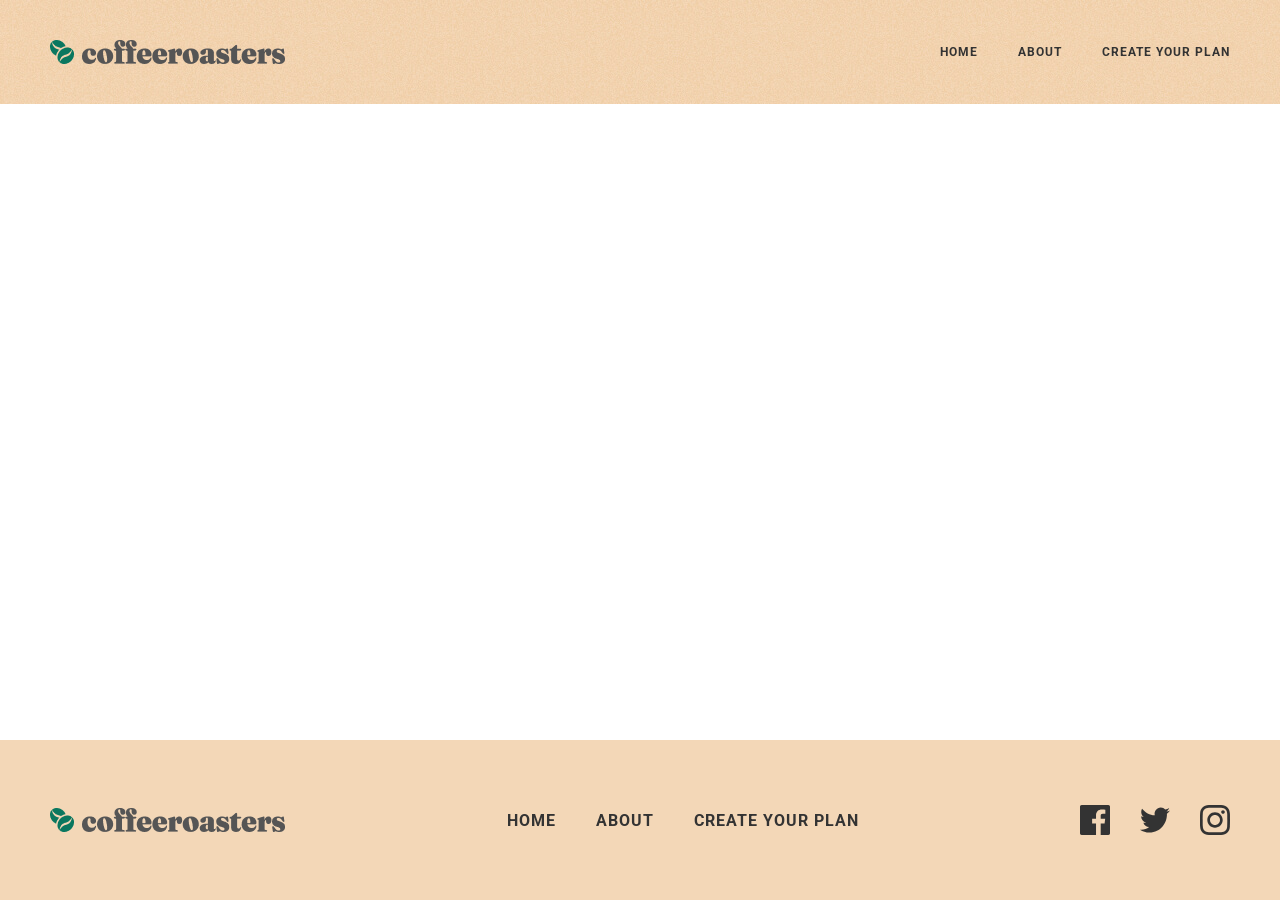
==== create-plan.html @ c11114e7 "Add create-plan page initial files" ====
<!DOCTYPE html>
<html lang="en">

<head>
  <meta charset="UTF-8">
  <meta http-equiv="X-UA-Compatible" content="IE=edge">
  <meta name="viewport" content="width=device-width, initial-scale=1.0">
  <title>Create plan</title>

  <!-- Styles -->
  <link rel="stylesheet" href="css/normalize.css">
  <link rel="stylesheet" href="css/styles.css">
  <!-- Favicon -->
  <link rel="icon" href="images/favicon.png">

</head>

<body>
  <div class="site-header-hero-wrapper">
    <!-- ABOUT US SITE HEADER -->
    <div class="site-header">
      <div class="container site-header-container">
        <!-- LOGO -->
        <a href="index.html" class="site-header-logo-link">
          <img class="site-header-logo-img" src="images/logo.png" alt="CoffeeRoasters logo" width="235" height="24">
        </a>

        <!-- ABOUT US SITENAV -->
        <nav class="sitenav">
          <ul class="sitenav__list">
            <li class="sitenav__item"><a class="sitenav__link" href="index.html">Home</a></li>
            <li class="sitenav__item"><a class="sitenav__link" href="about-us.html">About</a></li>
            <li class="sitenav__item"><a class="sitenav__link" href="create-plan.html">Create your plan</a></li>
          </ul>
        </nav>
      </div>
    </div>

    <!-- ABOUT US HERO -->

      </div>


  <!-- MAIN CONTENT -->
  <main class="main-content">
    
  </main>

  <!-- SITE FOOTER -->
  <footer class="site-footer">
    <div class="container site-footer-container">
      <!-- LOGO -->
      <a href="index.html" class="site-header-logo-link logo-link">
        <img class="site-header-logo-img logo-img" src="images/logo.png" alt="CoffeeRoasters logo" width="235"
          height="24">
      </a>

      <!-- SITENAV -->
      <nav class="sitenav">
        <ul class="sitenav__list">
          <li class="sitenav__item"><a class="sitenav__link" href="index.html">Home</a></li>
          <li class="sitenav__item"><a class="sitenav__link" href="about-us.html">About</a></li>
          <li class="sitenav__item"><a class="sitenav__link" href="create-plan.html">Create your plan</a></li>
        </ul>
      </nav>

      <div class="site-footer-socials">
        <a href="#" class="site-footer-socials-link">
          <img class="site-footer-social-img" src="images/site-footer/icon-facebook.svg" alt="Facebook icon" width="30"
            height="30">
        </a>
        <a href="#" class="site-footer-socials-link">
          <img class="site-footer-social-img" src="images/site-footer/icon-twitter.svg" alt="Twittor icon" width="30"
            height="25">
        </a>
        <a href="#" class="site-footer-socials-link">
          <img class="site-footer-social-img" src="images/site-footer/icon-instagram.svg" alt="Instagram icon"
            width="30" height="30">
        </a>
      </div>
    </div>
  </footer>
  <script src="js/main.js"></script>
</body>

</html>
---- css/styles.css ----
/* Fonts */
@font-face {
	font-family: "Roboto";
	src:
		url("../fonts/Roboto-Regular.woff2") format("woff2"),
		url("../fonts/Roboto-Regular.woff") format("woff");
	font-weight: normal;
	font-style: normal;
	font-display: swap;
}

@font-face {
	font-family: "Roboto";
	src:
		url("../fonts/Roboto-Bold.woff2") format("woff2"),
		url("../fonts/Roboto-Bold.woff") format("woff");
	font-weight: bold;
	font-style: normal;
	font-display: swap;
}

@font-face {
	font-family: "Roboto";
	src:
		url("../fonts/Roboto-Medium.woff2") format("woff2"),
		url("../fonts/Roboto-Medium.woff") format("woff");
	font-weight: 500;
	font-style: normal;
	font-display: swap;
}

/* CUSTOM PROPS */

:root {
	--text-color: #333;
	--accent-color: #0a775f;

	--accent-color-80: rgba(10, 119, 95, 0.8);
	--accent-color-60: rgba(10, 119, 95, 0.6);

	--accent-color-light-brown: #c99b67;
	--accent-color-light-brown-80: rgba(201, 155, 103, 80%);
	--accent-color-light-brown-60: rgba(201, 155, 103, 60%);
	--outline-color: var(--accent-color);

	--light-brown: #f3d7b7;
	--light-bg: #f8f8f2;
}

/* GLOBAL STYLES */
html {
	box-sizing: border-box;
	height: 100%;
	scroll-behavior: smooth;
}

*,
*::before,
*::after {
	box-sizing: inherit;
}

*:focus {
	outline: 2px dashed var(--outline-color);
	outline-offset: 3px;
}

body {
	display: flex;
	flex-direction: column;
	height: 100%;
	margin: 0;
	padding: 0;
	font-family: "Roboto", Arial, sans-serif;
	font-size: 16px;
	line-height: 1.75;
	background-color: #fff;
	color: var(--text-color);
}

img {
	max-width: 100%;
	height: auto;
}

/* BUTTON */

.button {
	display: inline-block;
	padding: 16px 24px;
	text-decoration: none;
	text-transform: uppercase;
	font-weight: 500;
	line-height: normal;
	letter-spacing: 1px;
	border: 0;
	border-radius: 100px;
	cursor: pointer;
	white-space: nowrap;
}

.button-green {
	color: #fff;
	background-color: var(--accent-color);
}

.button:hover {
	background-color: var(--accent-color-80);
}

.button:active {
	background-color: var(--accent-color-60);
}

.button-brown {
	color: #fff;
	background-color: var(--accent-color-light-brown);
}

.button-brown:hover {
	background-color: var(--accent-color-light-brown-80);
}

.button-brown:active {
	background-color: var(--accent-color-light-brown-60);
}

.button-brown:focus {
	outline-color: var(--accent-color-light-brown);
}

/* VISUALLY-HIDDEN */
.visually-hidden {
	clip: rect(0 0 0 0);
	clip-path: inset(50%);
	height: 1px;
	overflow: hidden;
	position: absolute;
	white-space: nowrap;
	width: 1px;
}

/* AUTOFILL COLORS
input:-webkit-autofill,
input:-webkit-autofill:hover,
input:-webkit-autofill:focus,
textarea:-webkit-autofill,
textarea:-webkit-autofill:hover,
textarea:-webkit-autofill:focus,
select:-webkit-autofill,
select:-webkit-autofill:hover,
select:-webkit-autofill:focus {
  border-color: transparent;
  -webkit-text-fill-color: inherit;
  -webkit-box-shadow: 0 0 0px 1000px #fff inset;
  transition: background-color 5000s ease-in-out 0s;
}  */

/* PLACEHOLDER COLOR
::-webkit-input-placeholder,
::-moz-placeholder,
:-ms-input-placeholder,
:-moz-placeholder {
  color: rgba(52, 49, 61, 0.5);
}  */

/* CONTAINER */

.container {
	width: 100%;
	max-width: 1440px;
	padding-left: 20px;
	padding-right: 20px;
	margin-left: auto;
	margin-right: auto;
}

/* MAIN CONTENT */
.main-content {
	flex-grow: 1;
	margin-bottom: 50px;
}

/* SITE HEADER HERO WRAPPER */
.site-header-hero-wrapper {
	background-color: var(--light-brown);
	background-image: url("../images/header-light-bg.jpg");
}

/* SITE HEADER */
.site-header {
	padding: 40px 0;
}
.site-header-container {
	padding: 0 50px;
	display: flex;
	justify-content: space-between;
	align-items: center;
}

/* LOGO */
.site-header-logo-link {
	display: flex;
	align-items: center;
	text-decoration: none;
	flex-shrink: 0;
}

.site-header-logo-link:hover {
	opacity: 0.8;
}

.site-header-logo-link:active {
	opacity: 0.6;
}

.site-header-logo-img {
	width: 235px;
	height: 24px;
	object-fit: contain;
}

/* SITENAV */

.sitenav__list {
	list-style: none;
	padding: 0;
	margin: 0;
	display: flex;
}
.sitenav__item:not(:last-child) {
	margin-right: 40px;
}
.sitenav__link {
	display: block;
	text-decoration: none;
	font-size: 12px;
	font-weight: bold;
	text-transform: uppercase;
	letter-spacing: 1px;
	line-height: normal;
	color: var(--text-color);
	white-space: nowrap;
}

.sitenav__link:hover {
	color: var(--accent-color);
}

.sitenav__link:active {
	opacity: 0.6;
}

/* HERO */

.hero-container {
	display: flex;
	padding-left: 0;
	padding-right: 0;
}
.hero-info-wrapper {
	width: 100%;
	max-width: 730px;
	padding-left: 150px;
	padding-right: 116px;
	padding-top: 116px;
}
.hero-title {
	font-size: 64px;
	color: #000;
	line-height: normal;
	margin-top: 0;
	margin-bottom: 24px;
}
.hero-text {
	margin: 0;
	line-height: 24px;
	color: #000;
}

.hero-text:not(:last-child) {
	margin-bottom: 34px;
}

/* Hero images */

.hero-image {
	width: 710px;
	position: relative;
}

.hero-img {
	display: block;
	height: 710px;
	height: 596px;
	object-fit: cover;
}

.hero-badge {
	width: 200px;
	height: 200px;
	position: absolute;
	top: -80px;
	left: -80px;
	transform: rotate(-20deg);
}

.hero-image-index {
	height: 696px;
}

/* INDEX COLLECTION */

.index-collection-container {
	/* padding-top: 20px;
	padding-bottom: 20px; */
	padding: 20px;
	position: relative;
	overflow: hidden;
}
.index-collection-inner {
	background-color: var(--light-bg);
	background-image: url("../images/index-collection/index-collection-bg.jpg");
	padding: 50px 143px;
}

.leaves-left {
	position: absolute;
	top: 50px;
	left: -10%;
}
.leaves-left-light {
	position: absolute;
	bottom: 170px;
	left: -175px;
}
.right-mix {
	position: absolute;
	right: -300px;
	top: 685px;
}

.index-collection-heading {
	margin-top: 0;
	margin-bottom: 80px;
	text-align: center;
	font-size: 50px;
	line-height: normal;
	color: #000;
}
.index-collection-list {
	list-style: none;
	margin: 0;
	padding: 0;
}
.index-collection-item {
	display: flex;
	justify-content: space-between;
	align-items: center;
	gap: 117px;
}
.index-collection-item:nth-child(even) {
	flex-direction: row-reverse;
}
.index-collection-img {
	width: 450px;
	height: 375px;
	object-fit: cover;
	flex-shrink: 0;
}

.index-collection-item:nth-child(even) .index-collection-info {
	padding-left: 147px;
}

.index-collection-title {
	font-size: 48px;
	font-weight: 500;
	line-height: normal;
	margin-top: 0;
	margin-bottom: 10px;
	color: #000;
}

.index-collection-text {
	margin: 0;
	font-size: 22px;
	line-height: 34px;
}

.index-collection-text:not(:last-child) {
	margin-bottom: 12px;
}

/* WHY CHOOSE US */

.why-choose-us-inner {
	padding-top: 50px;
	padding-bottom: 80px;
	display: flex;
	flex-direction: column;
	align-items: center;
	gap: 80px;
	background-image: url("../images/why-choose-us/why-choose-us-bg.jpg");
	background-repeat: no-repeat;
	background-size: 100% 700px;
}
.why-choose-us-info {
	width: 581px;
	color: #fff;
}
.why-choose-us-heading {
	margin-top: 0;
	margin-bottom: 10px;
	font-size: 50px;
	line-height: normal;
	text-align: center;
}
.why-choose-us-text {
	text-align: center;
	line-height: 28px;
	margin: 0;
}
.why-choose-us-list {
	list-style: none;
	margin: 0;
	padding: 0;
	display: flex;
	gap: 20px;
}

.why-choose-us-item {
	width: 433px;
	position: relative;
}
.why-choose-us-item-badge {
	position: absolute;
	top: -50px;
	left: -50px;
}
.why-choose-us-item-img {
	display: block;
	width: 433px;
	height: 500px;
	object-fit: cover;
	margin-bottom: 28px;
}

.item-info-title {
	font-size: 30px;
	font-weight: 500;
	line-height: normal;
	margin-top: 0;
	margin-bottom: 10px;
}
.item-info-text {
	font-size: 18px;
	line-height: 28px;
	margin: 0;
	padding-right: 56px;
}

/* HOW IT WORKS */

.how-it-works-inner {
	position: relative;
	padding: 50px 30px;
	background-color: var(--accent-color);
	background-image: url("../images/how-it-works/green-bg.jpg");
	text-align: center;
}

.how-it-works-badge {
	position: absolute;
	top: 41px;
	right: 68px;
}
.how-it-works-heading {
	text-transform: uppercase;
	color: #fff;
	font-size: 50px;
	line-height: normal;
	margin-top: 0;
	margin-bottom: 80px;
}
.how-it-works-list {
	text-align-last: left;
	display: flex;
	list-style: none;
	margin: 0;
	padding: 0;
	margin-left: -20px;
	counter-reset: how-it-works;
	margin-bottom: 60px;
}
.how-it-works-item {
	position: relative;
	display: flex;
	flex-direction: column;
	width: calc(100% / 3 - 20px);
	margin-left: 20px;
	counter-increment: how-it-works;
}

.how-it-works-item::before {
	z-index: 2;
	content: "";
	width: 60px;
	height: 60px;
	background-color: var(--light-bg);
	border: 4px solid var(--accent-color-light-brown);
	margin-bottom: 20px;
}

.how-it-works-item:not(:last-child)::after {
	content: "";
	width: 433px;
	height: 3px;
	top: 30px;
	left: 35px;
	position: absolute;
	background-image: url("../images/how-it-works/brown-dashed-stroke.svg");
	background-repeat: no-repeat;
}

.how-it-works-item-info {
	display: flex;
	flex-direction: column;
	padding: 20px 20px 40px;
	background-color: var(--light-bg);
	text-align: left;
	flex-grow: 1;
}

.how-it-works-item-info::before {
	content: "0" counter(how-it-works);
	align-self: flex-end;
	font-size: 64px;
	line-height: normal;
	margin-bottom: 45px;
}
.how-it-works-step-title {
	width: 231px;
	margin-top: 0;
	margin-bottom: 10px;
	font-size: 38px;
	font-weight: 500;
	line-height: normal;
	text-transform: uppercase;
}

.how-it-works-text {
	margin: 0;
	font-size: 18px;
	line-height: 28px;
}

/* SITE FOOTER */
.site-footer {
	background-color: var(--light-brown);
	padding: 65px 0;
}

.site-footer-container {
	padding: 0 50px;
	display: flex;
	justify-content: space-between;
	align-items: center;
}

.site-footer .sitenav__link {
	font-size: 16px;
}
.site-footer-socials {
	display: flex;
	gap: 30px;
}
.site-footer-socials-link {
	text-decoration: none;
	display: flex;
}

.site-footer-socials-link:hover {
	opacity: 0.8;
}

.site-footer-socials-link:active {
	opacity: 0.6;
}
.site-footer-social-img {
	width: 30px;
	height: 30px;
}

/* ABOUT US PAGE */
/* ABOUT US PAGE */
/* ABOUT US PAGE */

/* About us hero */
.about-us-hero-image {
	width: 710px;
	height: 596px;
}

.about-us-hero-img {
	display: block;
}

/* About us hero our commitment */

.our-commitment {
}

.our-commitment-inner {
	padding: 160px 64px 200px 165px;
	display: flex;
	gap: 185px;
}
.our-commitment-img {
	width: 360px;
	height: 364px;
	position: relative;
	z-index: 2;
}

.our-commitment-title {
	margin-top: 0;
	margin-bottom: 24px;
	color: #000;
	font-size: 48px;
	line-height: normal;
}

.our-commitment-text {
	margin: 0;
	font-size: 18px;
	line-height: 30px;
}

/* About us hero service quality */

.quality {
	margin-bottom: 20px;
}
.quality-inner {
	padding: 60px 30px 90px 143px;
	display: flex;
	gap: 38px;
	align-items: flex-end;
	color: #fff;
	background-image: url("../images/about-us/quality-bg.jpg");
	background-repeat: no-repeat;
	background-position: left bottom;
	background-size: 100% 510px;
}

.quality-title {
	font-size: 50px;
	line-height: normal;
	margin-top: 0;
	margin-bottom: 24px;
}

.quality-text {
	margin-top: 0;
	margin-bottom: 28px;
	font-size: 18px;
	line-height: 30px;
}

/* HEADQUARTERS */

.about-us-headquarters-inner {
	padding: 50px 30px 100px;
}

.about-us-headquarters-list {
	list-style: none;
	margin: 0;
	padding: 0;
	display: flex;
	gap: 20px;
}
.about-us-headquarters-item {
	width: calc(100% / 3);
	height: 396px;
	background-color: var(--light-bg);
	display: flex;
	padding: 45px 55px 40px 20px;
	justify-content: space-between;
	align-items: flex-end;
}
.about-us-headquarters-item-info {
	text-align-last: left;
	margin-right: auto;
}
.about-us-headquarters-item-step-title {
	font-size: 40px;
	font-weight: 500;
	line-height: normal;
	text-transform: uppercase;
	margin-top: 0;
	margin-bottom: 10px;
}
.about-us-headquarters-address {
	margin: 0;
	font-size: 18px;
	line-height: 28px;
}
.img-map {
	align-self: flex-start;
	display: block;
}


/* RETINA BACKGROUNDS */
@media only screen and (-webkit-min-device-pixel-ratio: 2),
	only screen and (min--moz-device-pixel-ratio: 2),
	only screen and (-o-min-device-pixel-ratio: 2/1),
	only screen and (min-device-pixel-ratio: 2),
	only screen and (min-resolution: 192dpi),
	only screen and (min-resolution: 2dppx) {
	.site-header-hero-wrapper {
		background-image: url("../images/header-light-bg@2x.jpg");
	}

	.index-collection-inner {
		background-image: url("../images/index-collection/index-collection-bg@2x.jpg");
	}

	.why-choose-us-inner {
		background-image: url("../images/why-choose-us/why-choose-us-bg@2x.jpg");
	}

	.how-it-works-inner {
		background-image: url("../images/how-it-works/green-bg@2x.jpg");
	}

	.quality-inner {
		background-image: url("../images/about-us/quality-bg.jpg");
	}
}
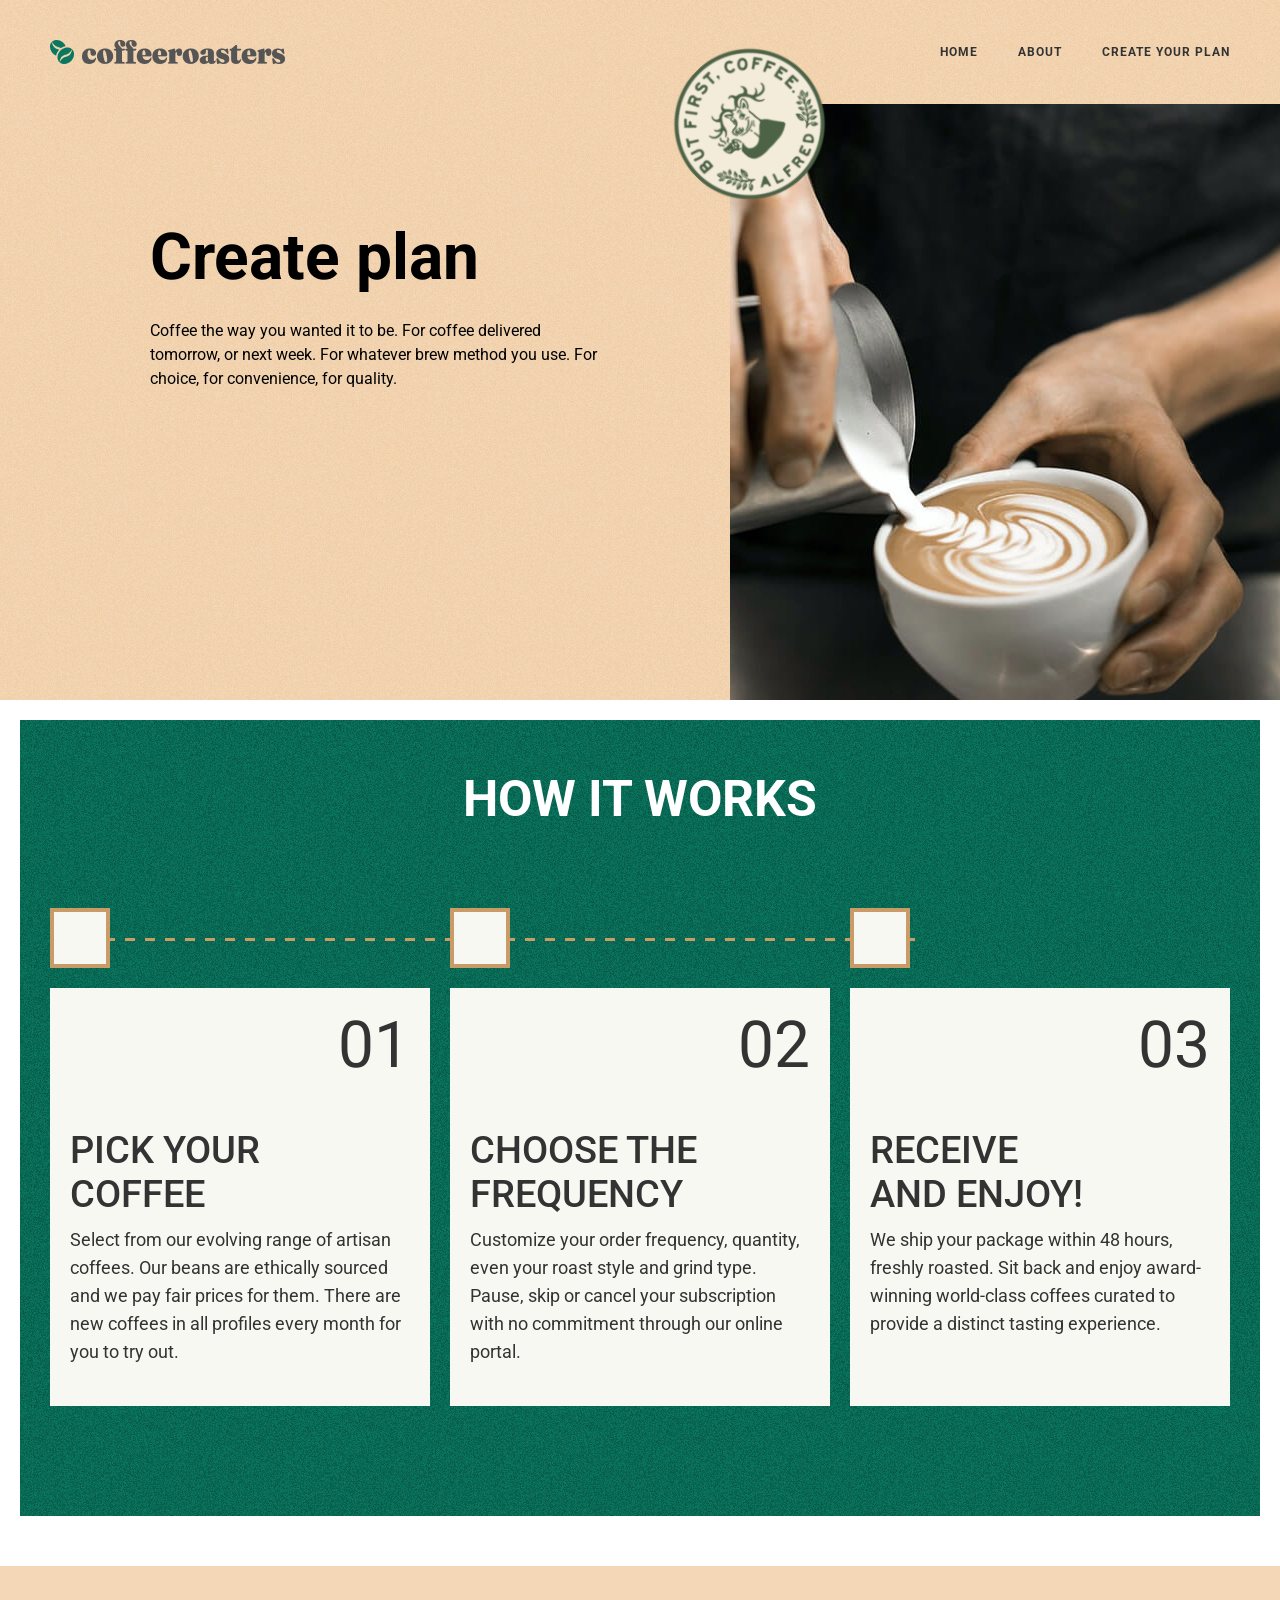
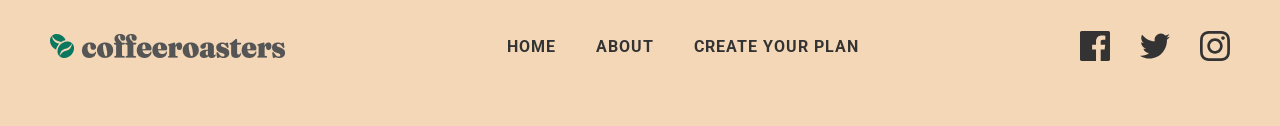
==== commit e0911a39: "Add create plan page how-it-works section" ====
--- a/create-plan.html
+++ b/create-plan.html
@@ -17,7 +17,7 @@
 
 <body>
   <div class="site-header-hero-wrapper">
-    <!-- ABOUT US SITE HEADER -->
+    <!-- CREATE PLAN HEADER -->
     <div class="site-header">
       <div class="container site-header-container">
         <!-- LOGO -->
@@ -25,7 +25,7 @@
           <img class="site-header-logo-img" src="images/logo.png" alt="CoffeeRoasters logo" width="235" height="24">
         </a>
 
-        <!-- ABOUT US SITENAV -->
+        <!-- CREATE PLAN SITENAV -->
         <nav class="sitenav">
           <ul class="sitenav__list">
             <li class="sitenav__item"><a class="sitenav__link" href="index.html">Home</a></li>
@@ -36,14 +36,74 @@
       </div>
     </div>
 
-    <!-- ABOUT US HERO -->
+    <!-- CREATE PLAN HERO -->
 
+    <div class="hero">
+      <div class="container hero-container">
+        <!-- Hero info -->
+        <div class="hero-info-wrapper">
+          <h1 class="hero-title">
+            Create plan
+          </h1>
+          <p class="hero-text">
+            Coffee the way you wanted it to be. For coffee delivered tomorrow, or next week. For whatever brew method
+            you use. For choice, for convenience, for quality.
+          </p>
+        </div>
+
+        <!-- About Us Hero image -->
+        <div class="hero-image about-us-hero-image">
+          <img class="hero-img about-us-hero-img" src="images/create-plan/create-plan.jpg"
+            alt="Coffe is being poured with milk" width="710" height="596"
+            srcset="images/create-plan/create-plan.jpg 1x, images/create-plan/create-plan@2x.jpg 2x">
+          <img class="hero-badge" src="images/hero-badge.svg" alt="Hero badge" width="160" height="160">
+        </div>
       </div>
+    </div>
+  </div>
 
 
   <!-- MAIN CONTENT -->
   <main class="main-content">
-    
+    <!-- ABOUT US HOW IT WORKS -->
+    <section class="how-it-works create-plan-how-it-works">
+      <div class="container">
+        <div class="how-it-works-inner create-plan-how-it-works-inner">
+
+          <h2 class="how-it-works-heading">How it works</h2>
+          <ol class="how-it-works-list">
+            <li class="how-it-works-item">
+              <div class="how-it-works-item-info">
+                <h3 class="how-it-works-step-title">Pick your coffee</h3>
+                <p class="how-it-works-text">
+                  Select from our evolving range of artisan coffees. Our beans are ethically sourced and we pay fair
+                  prices for them. There are new coffees in all profiles every month for you to try out.
+                </p>
+              </div>
+            </li>
+            <li class="how-it-works-item">
+              <div class="how-it-works-item-info">
+                <h3 class="how-it-works-step-title">Choose the frequency</h3>
+                <p class="how-it-works-text">
+                  Customize your order frequency, quantity, even your roast style and grind type. Pause, skip or cancel
+                  your subscription with no commitment through our online portal.
+                </p>
+              </div>
+            </li>
+            <li class="how-it-works-item">
+              <div class="how-it-works-item-info">
+                <h3 class="how-it-works-step-title">Receive and enjoy!</h3>
+                <p class="how-it-works-text">
+                  We ship your package within 48 hours, freshly roasted. Sit back and enjoy award-winning world-class
+                  coffees curated to provide a distinct tasting experience.
+                </p>
+              </div>
+            </li>
+          </ol>
+
+        </div>
+      </div>
+    </section>
   </main>
 
   <!-- SITE FOOTER -->
--- a/css/styles.css
+++ b/css/styles.css
@@ -712,6 +712,13 @@
 	display: block;
 }
 
+/* CREATE PLAN */
+/* CREATE PLAN */
+/* CREATE PLAN */
+
+.create-plan-how-it-works {
+	padding-top: 20px;
+}
 
 /* RETINA BACKGROUNDS */
 @media only screen and (-webkit-min-device-pixel-ratio: 2),
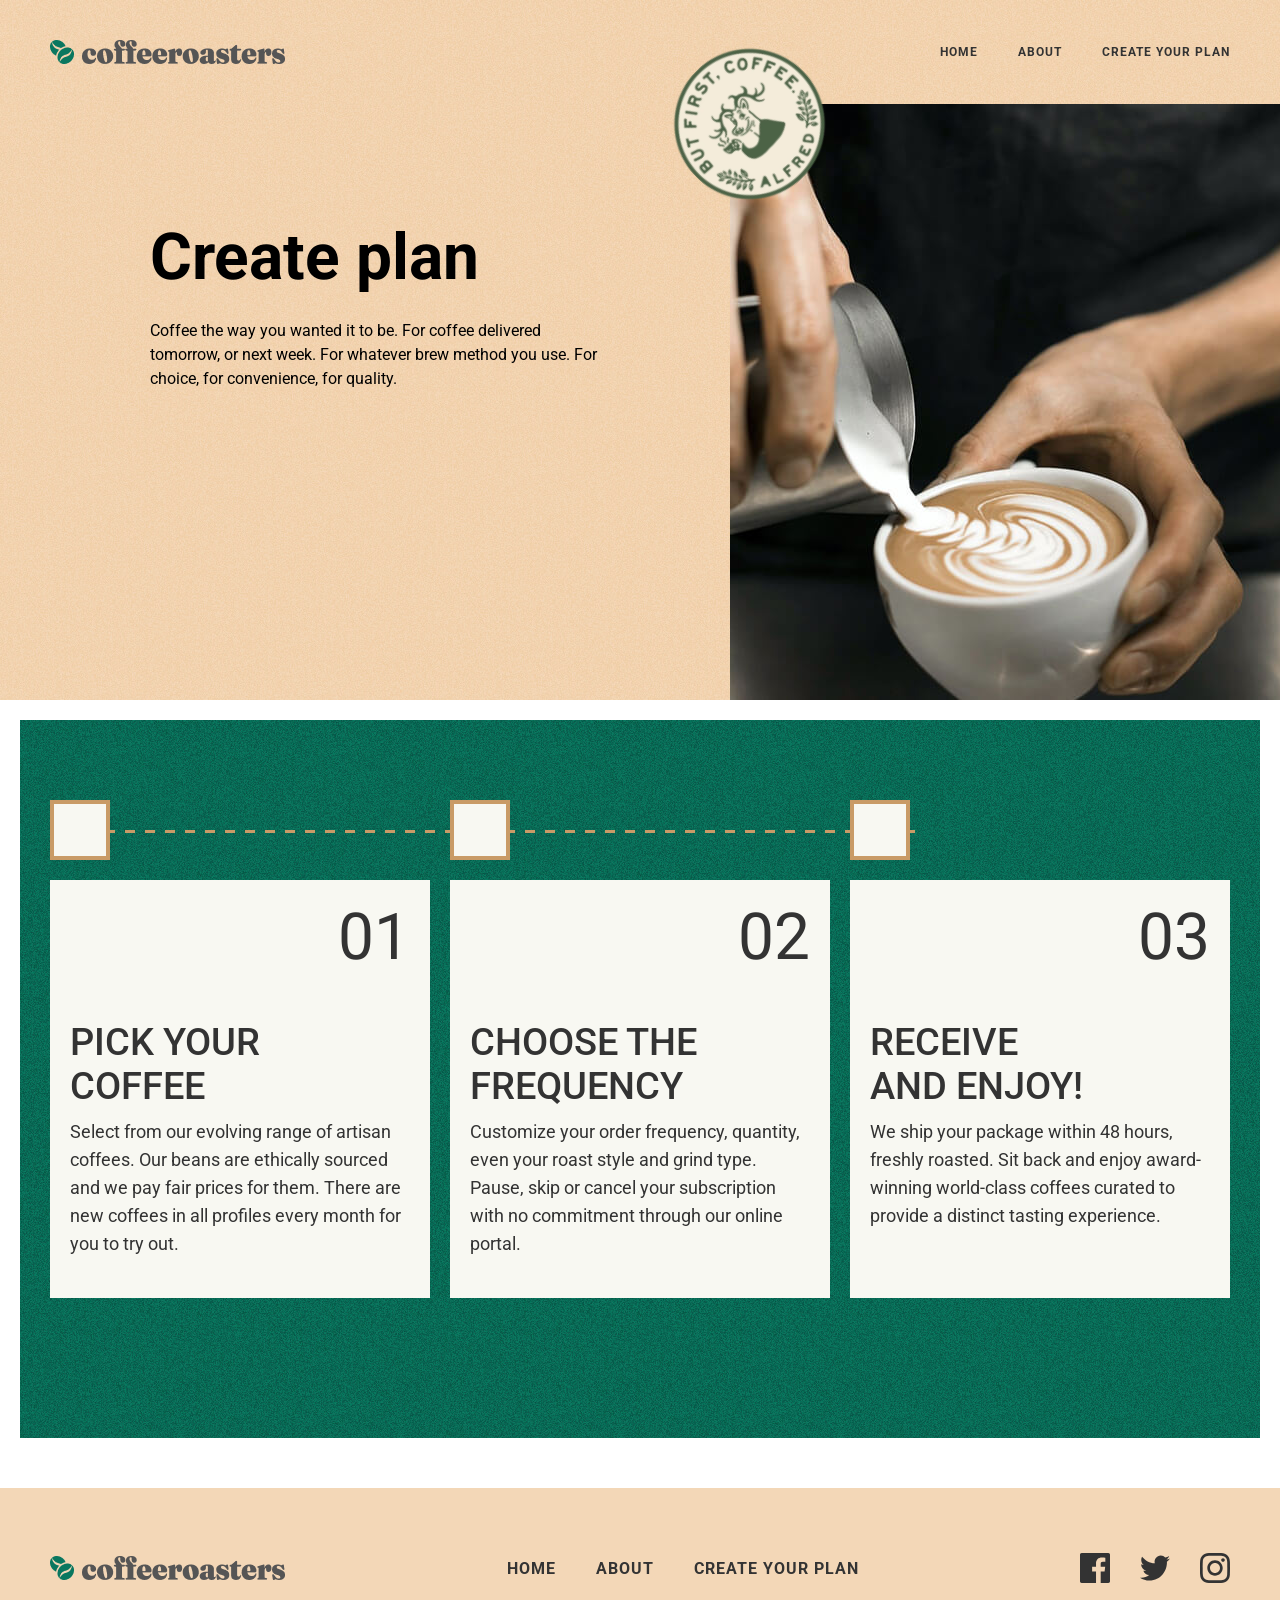
==== commit d556a227: "Modify create plan page how it works section" ====
--- a/create-plan.html
+++ b/create-plan.html
@@ -70,7 +70,6 @@
       <div class="container">
         <div class="how-it-works-inner create-plan-how-it-works-inner">
 
-          <h2 class="how-it-works-heading">How it works</h2>
           <ol class="how-it-works-list">
             <li class="how-it-works-item">
               <div class="how-it-works-item-info">
--- a/css/styles.css
+++ b/css/styles.css
@@ -720,6 +720,10 @@
 	padding-top: 20px;
 }
 
+.create-plan-how-it-works-inner {
+	padding: 80px 30px;
+}
+
 /* RETINA BACKGROUNDS */
 @media only screen and (-webkit-min-device-pixel-ratio: 2),
 	only screen and (min--moz-device-pixel-ratio: 2),
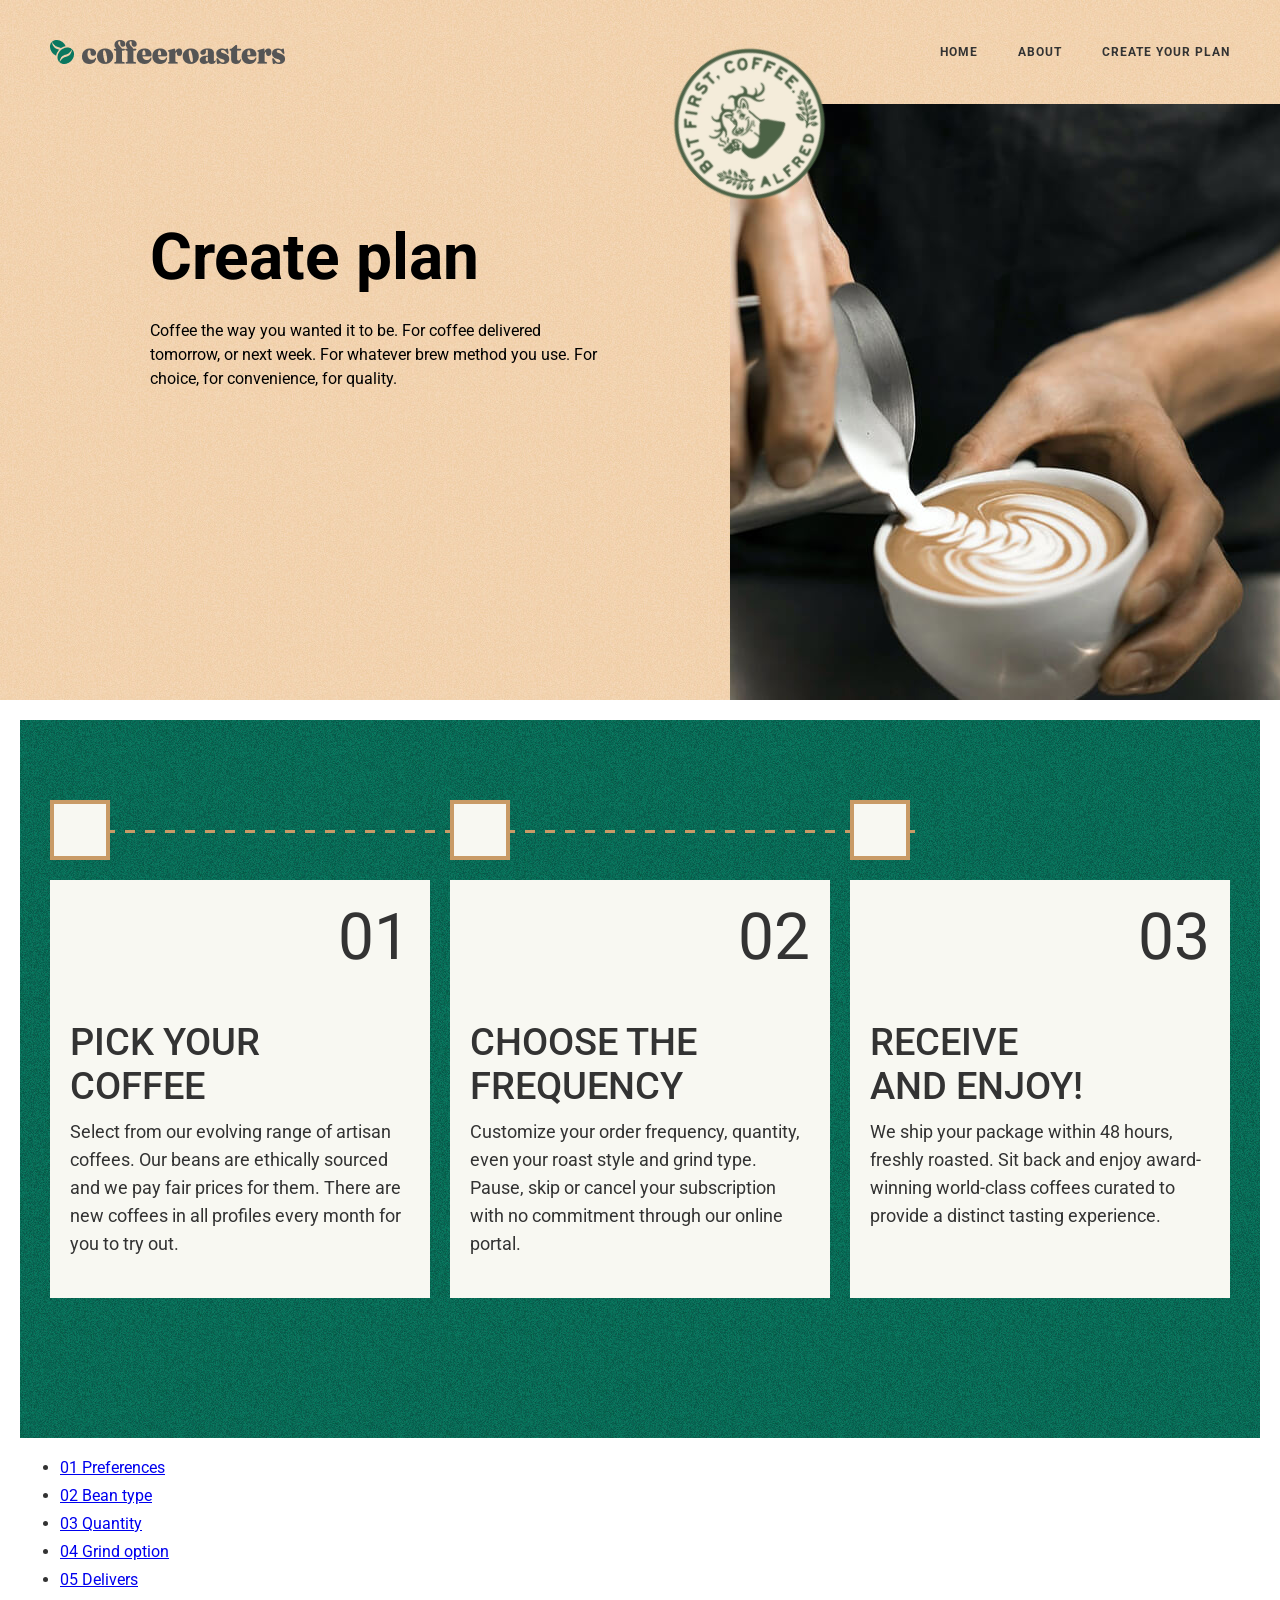
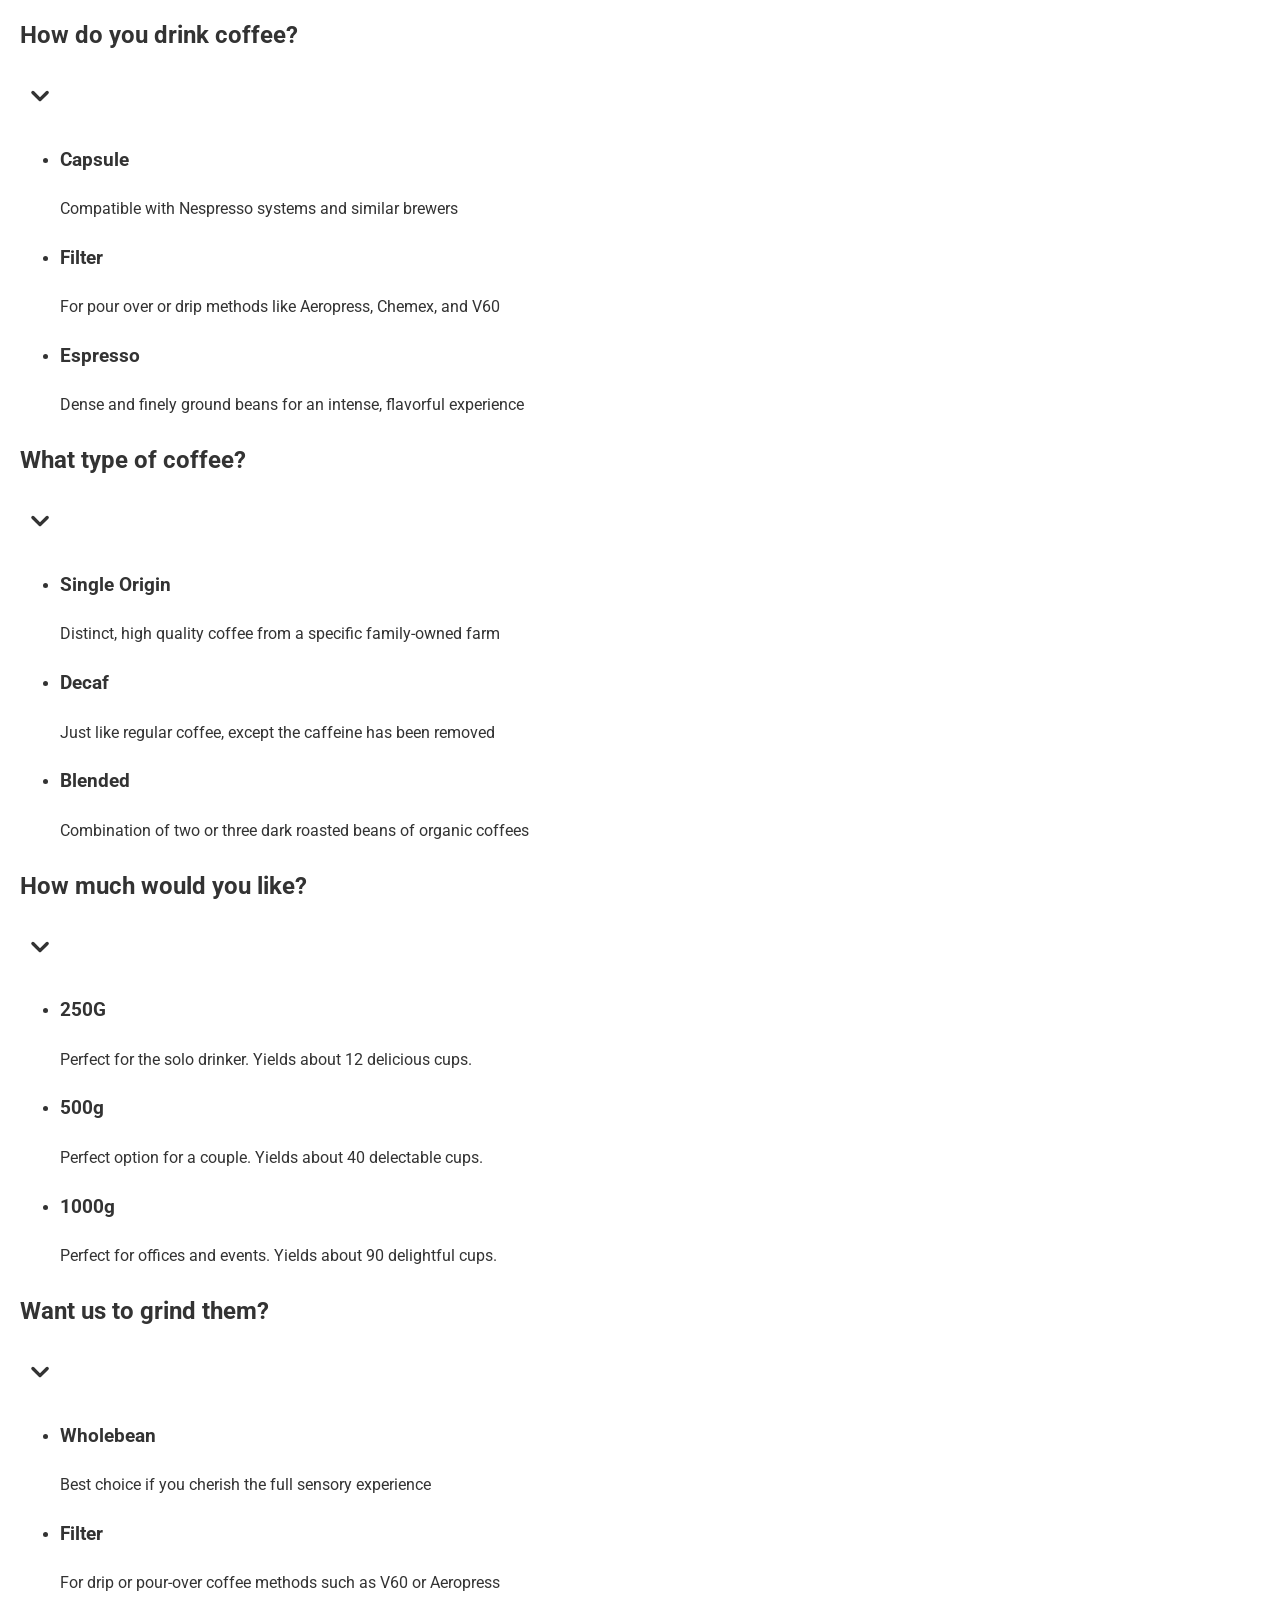
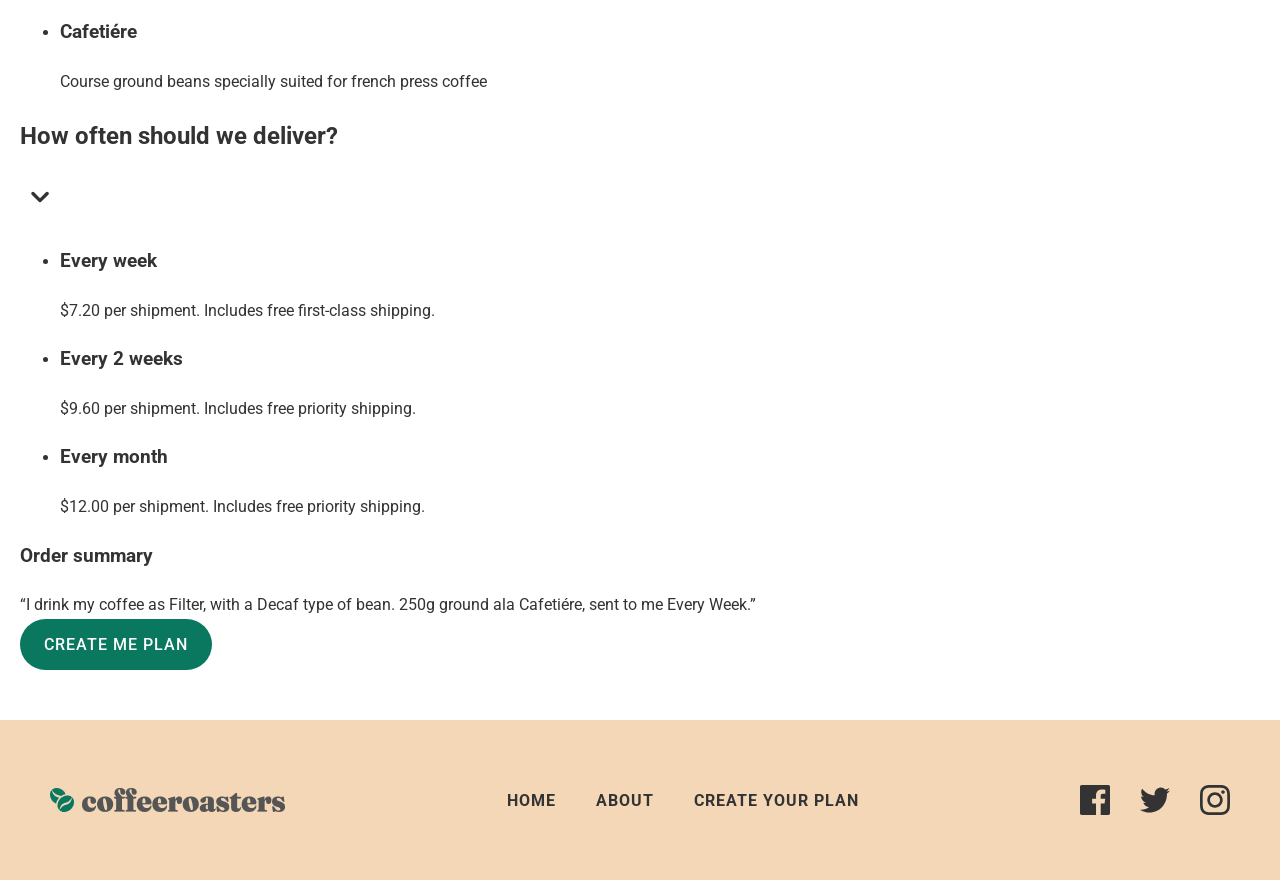
==== commit 5feea8fb: "Add coffee builder section elements" ====
--- a/create-plan.html
+++ b/create-plan.html
@@ -99,6 +99,177 @@
               </div>
             </li>
           </ol>
+
+        </div>
+      </div>
+    </section>
+
+    <!-- COFFEE BUILDER -->
+    <section class="coffee-builder">
+      <div class="container coffee-builder-container">
+        <div class="coffee-builder-sidebar">
+          <ul class="coffe-builder-steps steps">
+            <li class="steps-item steps-item--active">
+              <a class="steps-item-link" href="#">01 Preferences</a>
+            </li>
+            <li class="steps-item steps-item--active">
+              <a class="steps-item-link" href="#">02 Bean type</a>
+            </li>
+            <li class="steps-item steps-item--active">
+              <a class="steps-item-link" href="#">03 Quantity</a>
+            </li>
+            <li class="steps-item steps-item--active">
+              <a class="steps-item-link" href="#">04 Grind option</a>
+            </li>
+            <li class="steps-item steps-item--active">
+              <a class="steps-item-link" href="#">05 Delivers</a>
+            </li>
+          </ul>
+        </div>
+
+        <!-- Coffee builder content -->
+        <div class="coffee-builder-content">
+          <!-- Steps -->
+          <div class="coffee-builder-step">
+            <div class="coffee-builder-step-title-wrapper">
+              <h2 class="coffee-builder-step-title">
+                How do you drink coffee?
+              </h2>
+              <img src="images/create-plan/u_angle-down.svg" alt="" class="coffe-builder-step-title-wrapper-img"
+                width="40" height="40">
+            </div>
+            <ul class="coffe-builder-step-list">
+              <li class="coffee-builder-step-item">
+                <h3>Capsule</h3>
+                <p>Compatible with Nespresso systems and similar brewers</p>
+              </li>
+
+              <li class="coffee-builder-step-item">
+                <h3>Filter</h3>
+                <p>For pour over or drip methods like Aeropress, Chemex, and V60</p>
+              </li>
+
+              <li class="coffee-builder-step-item">
+                <h3>Espresso</h3>
+                <p>Dense and finely ground beans for an intense, flavorful experience</p>
+              </li>
+            </ul>
+          </div>
+
+          <div class="coffee-builder-step">
+            <div class="coffee-builder-step-title-wrapper">
+              <h2 class="coffee-builder-step-title">
+                What type of coffee?
+              </h2>
+              <img src="images/create-plan/u_angle-down.svg" alt="" class="coffe-builder-step-title-wrapper-img"
+                width="40" height="40">
+            </div>
+            <ul class="coffe-builder-step-list">
+              <li class="coffee-builder-step-item">
+                <h3>Single Origin</h3>
+                <p>Distinct, high quality coffee from a specific family-owned farm</p>
+              </li>
+
+              <li class="coffee-builder-step-item">
+                <h3>Decaf</h3>
+                <p>Just like regular coffee, except the caffeine has been removed</p>
+              </li>
+
+              <li class="coffee-builder-step-item">
+                <h3>Blended</h3>
+                <p>Combination of two or three dark roasted beans of organic coffees</p>
+              </li>
+            </ul>
+          </div>
+
+          <div class="coffee-builder-step">
+            <div class="coffee-builder-step-title-wrapper">
+              <h2 class="coffee-builder-step-title">
+                How much would you like?
+              </h2>
+              <img src="images/create-plan/u_angle-down.svg" alt="" class="coffe-builder-step-title-wrapper-img"
+                width="40" height="40">
+            </div>
+            <ul class="coffe-builder-step-list">
+              <li class="coffee-builder-step-item">
+                <h3>250G</h3>
+                <p>Perfect for the solo drinker. Yields about 12 delicious cups.</p>
+              </li>
+
+              <li class="coffee-builder-step-item">
+                <h3>500g</h3>
+                <p>Perfect option for a couple. Yields about 40 delectable cups.</p>
+              </li>
+
+              <li class="coffee-builder-step-item">
+                <h3>1000g</h3>
+                <p>Perfect for offices and events. Yields about 90 delightful cups.</p>
+              </li>
+            </ul>
+          </div>
+
+          <div class="coffee-builder-step">
+            <div class="coffee-builder-step-title-wrapper">
+              <h2 class="coffee-builder-step-title">
+                Want us to grind them?
+              </h2>
+              <img src="images/create-plan/u_angle-down.svg" alt="" class="coffe-builder-step-title-wrapper-img"
+                width="40" height="40">
+            </div>
+            <ul class="coffe-builder-step-list">
+              <li class="coffee-builder-step-item">
+                <h3>Wholebean</h3>
+                <p>Best choice if you cherish the full sensory experience</p>
+              </li>
+
+              <li class="coffee-builder-step-item">
+                <h3>Filter</h3>
+                <p>For drip or pour-over coffee methods such as V60 or Aeropress</p>
+              </li>
+
+              <li class="coffee-builder-step-item">
+                <h3>Cafetiére</h3>
+                <p>Course ground beans specially suited for french press coffee</p>
+              </li>
+            </ul>
+          </div>
+
+          <div class="coffee-builder-step">
+            <div class="coffee-builder-step-title-wrapper">
+              <h2 class="coffee-builder-step-title">
+                How often should we deliver?
+              </h2>
+              <img src="images/create-plan/u_angle-down.svg" alt="" class="coffe-builder-step-title-wrapper-img"
+                width="40" height="40">
+            </div>
+            <ul class="coffe-builder-step-list">
+              <li class="coffee-builder-step-item">
+                <h3>Every week</h3>
+                <p>$7.20 per shipment. Includes free first-class shipping.</p>
+              </li>
+
+              <li class="coffee-builder-step-item">
+                <h3>Every 2 weeks</h3>
+                <p>$9.60 per shipment. Includes free priority shipping.</p>
+              </li>
+
+              <li class="coffee-builder-step-item">
+                <h3>Every month</h3>
+                <p>$12.00 per shipment. Includes free priority shipping.</p>
+              </li>
+            </ul>
+          </div>
+        </div>
+
+        <div class="coffee-builder-order">
+          <div class="coffee-builder-order-inner">
+            <h3>Order summary</h3>
+            <div class="coffee-builder-order-summary">
+              “I drink my coffee as Filter, with a Decaf type of bean. 250g ground ala Cafetiére, sent to me Every
+              Week.”
+            </div>
+            <a href="#" class="button button-green">Create me plan</a>
+          </div>
 
         </div>
       </div>
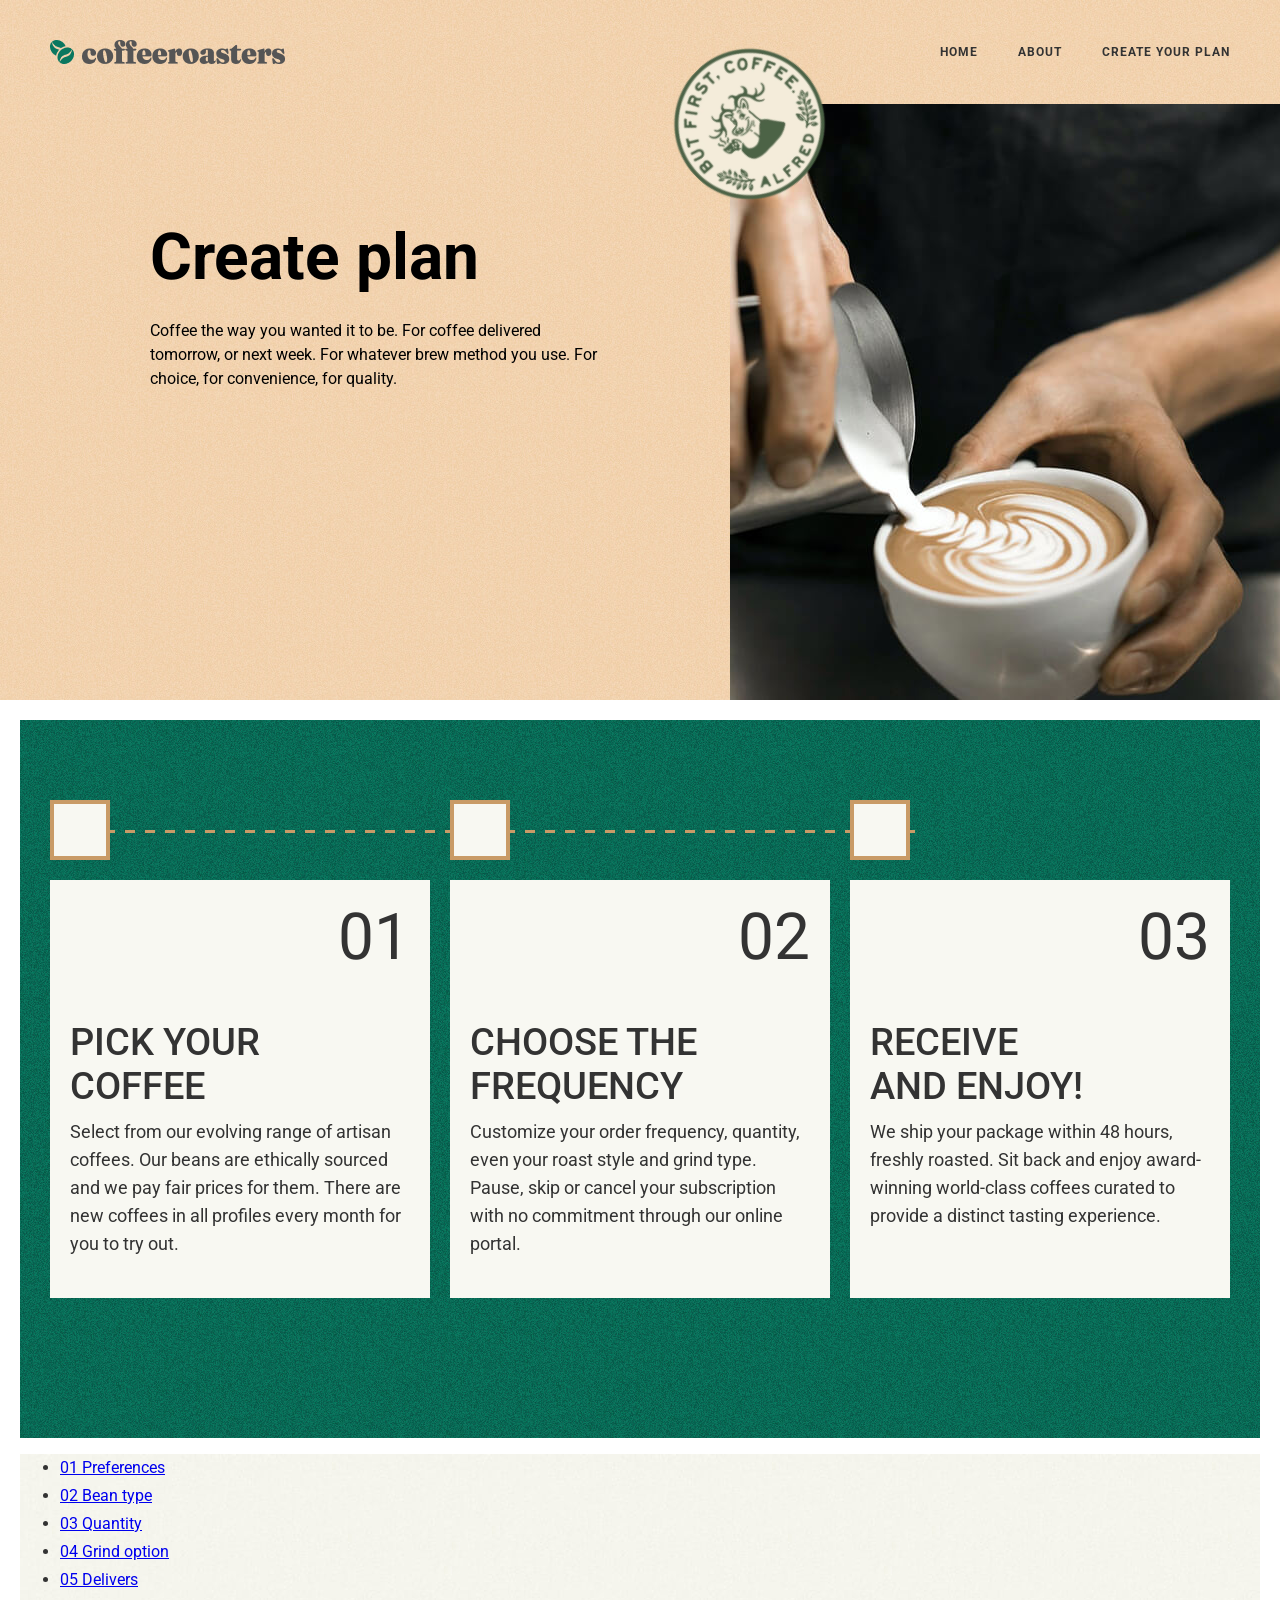
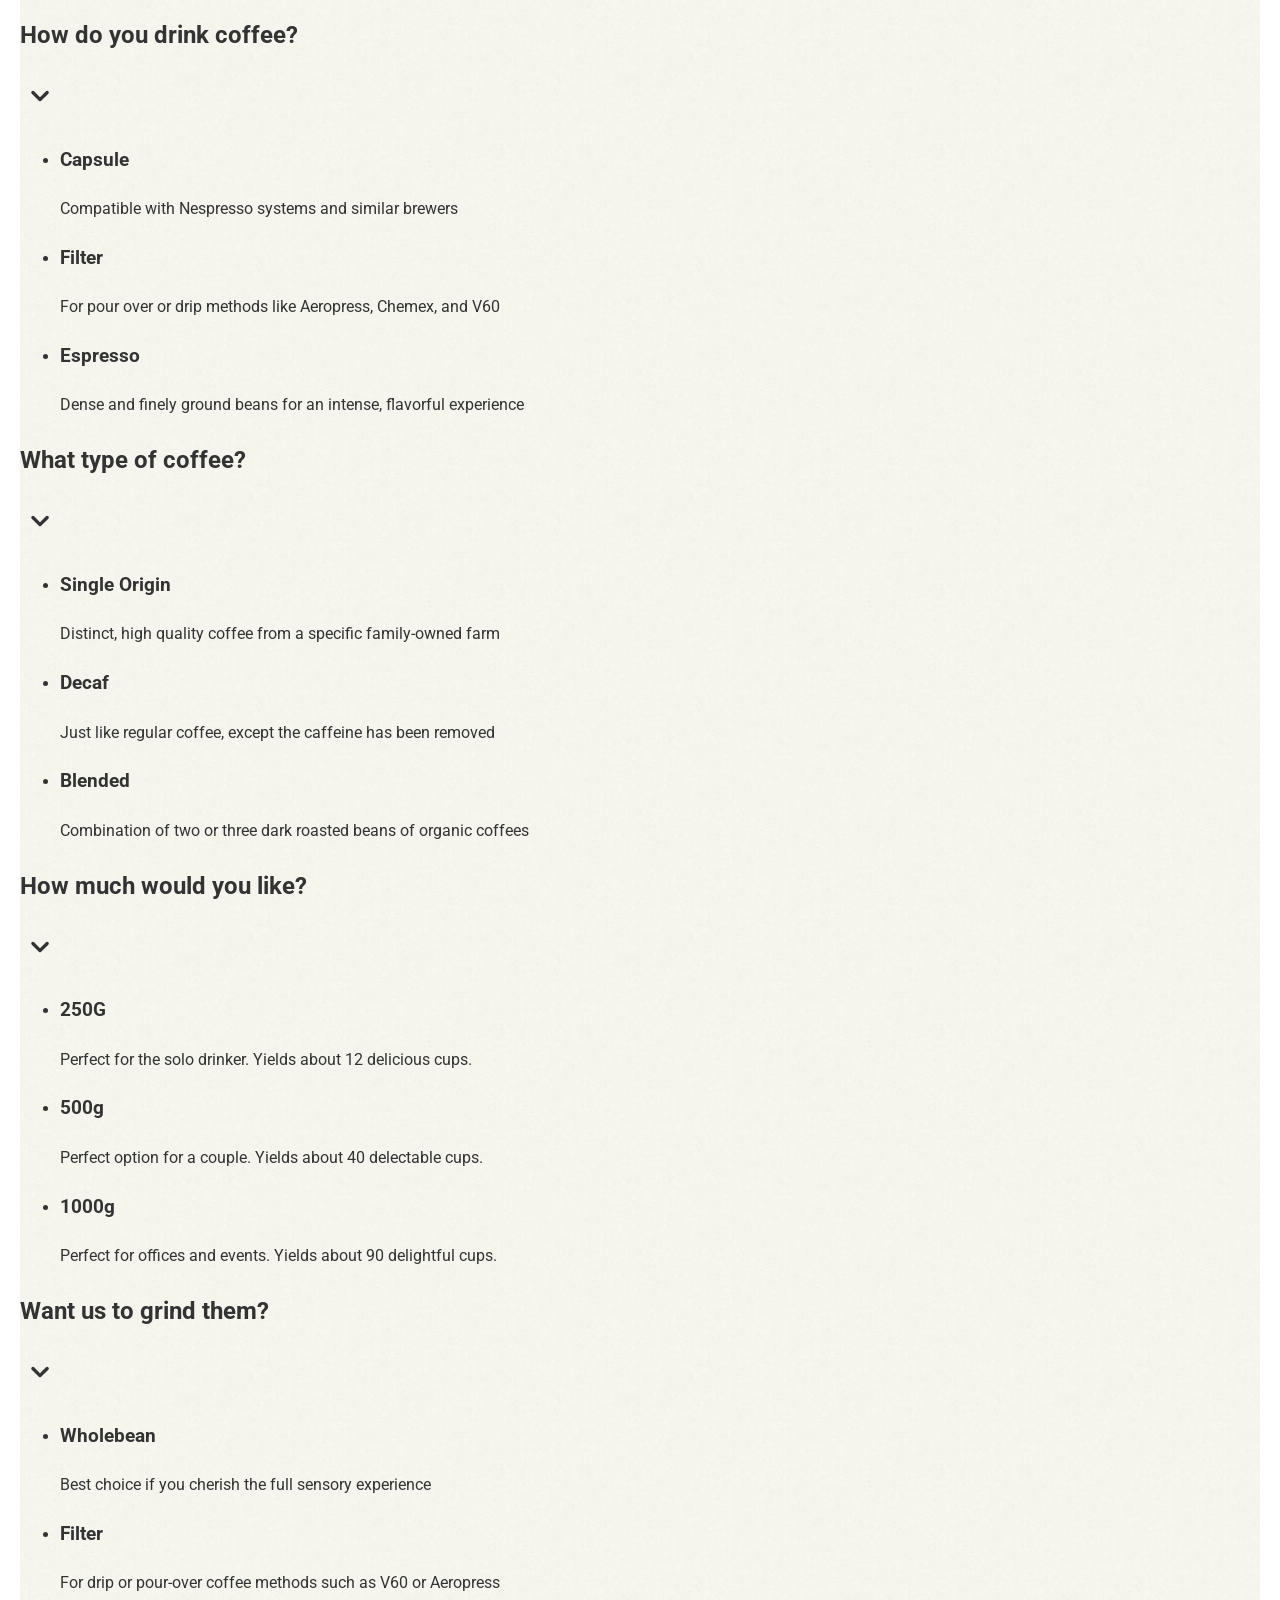
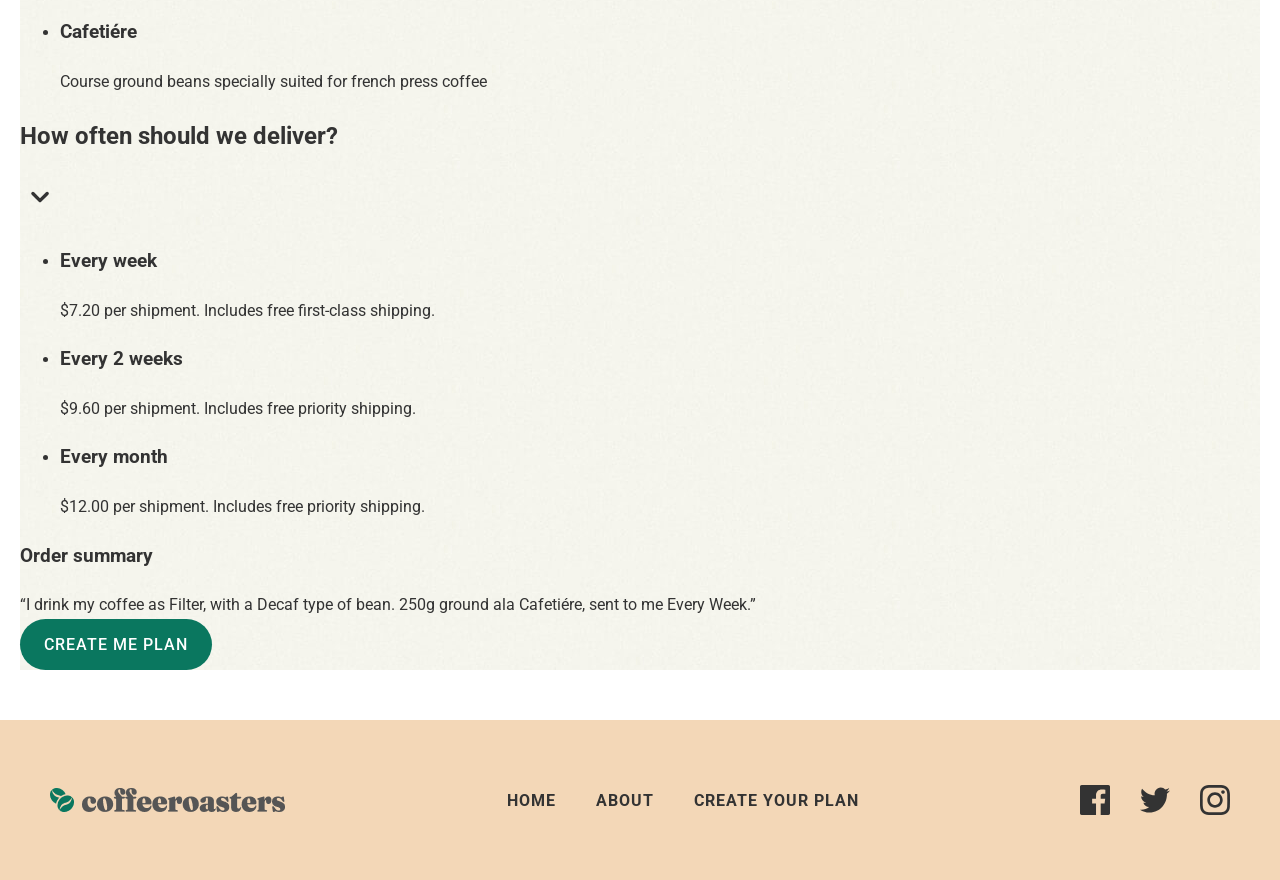
==== commit b01492c1: "Add backgound image to coffee builder section" ====
--- a/create-plan.html
+++ b/create-plan.html
@@ -106,171 +106,174 @@
 
     <!-- COFFEE BUILDER -->
     <section class="coffee-builder">
-      <div class="container coffee-builder-container">
-        <div class="coffee-builder-sidebar">
-          <ul class="coffe-builder-steps steps">
-            <li class="steps-item steps-item--active">
-              <a class="steps-item-link" href="#">01 Preferences</a>
-            </li>
-            <li class="steps-item steps-item--active">
-              <a class="steps-item-link" href="#">02 Bean type</a>
-            </li>
-            <li class="steps-item steps-item--active">
-              <a class="steps-item-link" href="#">03 Quantity</a>
-            </li>
-            <li class="steps-item steps-item--active">
-              <a class="steps-item-link" href="#">04 Grind option</a>
-            </li>
-            <li class="steps-item steps-item--active">
-              <a class="steps-item-link" href="#">05 Delivers</a>
-            </li>
-          </ul>
-        </div>
-
-        <!-- Coffee builder content -->
-        <div class="coffee-builder-content">
-          <!-- Steps -->
-          <div class="coffee-builder-step">
-            <div class="coffee-builder-step-title-wrapper">
-              <h2 class="coffee-builder-step-title">
-                How do you drink coffee?
-              </h2>
-              <img src="images/create-plan/u_angle-down.svg" alt="" class="coffe-builder-step-title-wrapper-img"
-                width="40" height="40">
-            </div>
-            <ul class="coffe-builder-step-list">
-              <li class="coffee-builder-step-item">
-                <h3>Capsule</h3>
-                <p>Compatible with Nespresso systems and similar brewers</p>
-              </li>
-
-              <li class="coffee-builder-step-item">
-                <h3>Filter</h3>
-                <p>For pour over or drip methods like Aeropress, Chemex, and V60</p>
-              </li>
-
-              <li class="coffee-builder-step-item">
-                <h3>Espresso</h3>
-                <p>Dense and finely ground beans for an intense, flavorful experience</p>
+      <div class="container">
+        <div class="coffee-builder-container">
+
+          <div class="coffee-builder-sidebar">
+            <ul class="coffe-builder-steps steps">
+              <li class="steps-item steps-item--active">
+                <a class="steps-item-link" href="#">01 Preferences</a>
+              </li>
+              <li class="steps-item steps-item--active">
+                <a class="steps-item-link" href="#">02 Bean type</a>
+              </li>
+              <li class="steps-item steps-item--active">
+                <a class="steps-item-link" href="#">03 Quantity</a>
+              </li>
+              <li class="steps-item steps-item--active">
+                <a class="steps-item-link" href="#">04 Grind option</a>
+              </li>
+              <li class="steps-item steps-item--active">
+                <a class="steps-item-link" href="#">05 Delivers</a>
               </li>
             </ul>
           </div>
 
-          <div class="coffee-builder-step">
-            <div class="coffee-builder-step-title-wrapper">
-              <h2 class="coffee-builder-step-title">
-                What type of coffee?
-              </h2>
-              <img src="images/create-plan/u_angle-down.svg" alt="" class="coffe-builder-step-title-wrapper-img"
-                width="40" height="40">
-            </div>
-            <ul class="coffe-builder-step-list">
-              <li class="coffee-builder-step-item">
-                <h3>Single Origin</h3>
-                <p>Distinct, high quality coffee from a specific family-owned farm</p>
-              </li>
-
-              <li class="coffee-builder-step-item">
-                <h3>Decaf</h3>
-                <p>Just like regular coffee, except the caffeine has been removed</p>
-              </li>
-
-              <li class="coffee-builder-step-item">
-                <h3>Blended</h3>
-                <p>Combination of two or three dark roasted beans of organic coffees</p>
-              </li>
-            </ul>
+          <!-- Coffee builder content -->
+          <div class="coffee-builder-content">
+            <!-- Steps -->
+            <div class="coffee-builder-step">
+              <div class="coffee-builder-step-title-wrapper">
+                <h2 class="coffee-builder-step-title">
+                  How do you drink coffee?
+                </h2>
+                <img src="images/create-plan/u_angle-down.svg" alt="" class="coffe-builder-step-title-wrapper-img"
+                  width="40" height="40">
+              </div>
+              <ul class="coffe-builder-step-list">
+                <li class="coffee-builder-step-item">
+                  <h3>Capsule</h3>
+                  <p>Compatible with Nespresso systems and similar brewers</p>
+                </li>
+
+                <li class="coffee-builder-step-item">
+                  <h3>Filter</h3>
+                  <p>For pour over or drip methods like Aeropress, Chemex, and V60</p>
+                </li>
+
+                <li class="coffee-builder-step-item">
+                  <h3>Espresso</h3>
+                  <p>Dense and finely ground beans for an intense, flavorful experience</p>
+                </li>
+              </ul>
+            </div>
+
+            <div class="coffee-builder-step">
+              <div class="coffee-builder-step-title-wrapper">
+                <h2 class="coffee-builder-step-title">
+                  What type of coffee?
+                </h2>
+                <img src="images/create-plan/u_angle-down.svg" alt="" class="coffe-builder-step-title-wrapper-img"
+                  width="40" height="40">
+              </div>
+              <ul class="coffe-builder-step-list">
+                <li class="coffee-builder-step-item">
+                  <h3>Single Origin</h3>
+                  <p>Distinct, high quality coffee from a specific family-owned farm</p>
+                </li>
+
+                <li class="coffee-builder-step-item">
+                  <h3>Decaf</h3>
+                  <p>Just like regular coffee, except the caffeine has been removed</p>
+                </li>
+
+                <li class="coffee-builder-step-item">
+                  <h3>Blended</h3>
+                  <p>Combination of two or three dark roasted beans of organic coffees</p>
+                </li>
+              </ul>
+            </div>
+
+            <div class="coffee-builder-step">
+              <div class="coffee-builder-step-title-wrapper">
+                <h2 class="coffee-builder-step-title">
+                  How much would you like?
+                </h2>
+                <img src="images/create-plan/u_angle-down.svg" alt="" class="coffe-builder-step-title-wrapper-img"
+                  width="40" height="40">
+              </div>
+              <ul class="coffe-builder-step-list">
+                <li class="coffee-builder-step-item">
+                  <h3>250G</h3>
+                  <p>Perfect for the solo drinker. Yields about 12 delicious cups.</p>
+                </li>
+
+                <li class="coffee-builder-step-item">
+                  <h3>500g</h3>
+                  <p>Perfect option for a couple. Yields about 40 delectable cups.</p>
+                </li>
+
+                <li class="coffee-builder-step-item">
+                  <h3>1000g</h3>
+                  <p>Perfect for offices and events. Yields about 90 delightful cups.</p>
+                </li>
+              </ul>
+            </div>
+
+            <div class="coffee-builder-step">
+              <div class="coffee-builder-step-title-wrapper">
+                <h2 class="coffee-builder-step-title">
+                  Want us to grind them?
+                </h2>
+                <img src="images/create-plan/u_angle-down.svg" alt="" class="coffe-builder-step-title-wrapper-img"
+                  width="40" height="40">
+              </div>
+              <ul class="coffe-builder-step-list">
+                <li class="coffee-builder-step-item">
+                  <h3>Wholebean</h3>
+                  <p>Best choice if you cherish the full sensory experience</p>
+                </li>
+
+                <li class="coffee-builder-step-item">
+                  <h3>Filter</h3>
+                  <p>For drip or pour-over coffee methods such as V60 or Aeropress</p>
+                </li>
+
+                <li class="coffee-builder-step-item">
+                  <h3>Cafetiére</h3>
+                  <p>Course ground beans specially suited for french press coffee</p>
+                </li>
+              </ul>
+            </div>
+
+            <div class="coffee-builder-step">
+              <div class="coffee-builder-step-title-wrapper">
+                <h2 class="coffee-builder-step-title">
+                  How often should we deliver?
+                </h2>
+                <img src="images/create-plan/u_angle-down.svg" alt="" class="coffe-builder-step-title-wrapper-img"
+                  width="40" height="40">
+              </div>
+              <ul class="coffe-builder-step-list">
+                <li class="coffee-builder-step-item">
+                  <h3>Every week</h3>
+                  <p>$7.20 per shipment. Includes free first-class shipping.</p>
+                </li>
+
+                <li class="coffee-builder-step-item">
+                  <h3>Every 2 weeks</h3>
+                  <p>$9.60 per shipment. Includes free priority shipping.</p>
+                </li>
+
+                <li class="coffee-builder-step-item">
+                  <h3>Every month</h3>
+                  <p>$12.00 per shipment. Includes free priority shipping.</p>
+                </li>
+              </ul>
+            </div>
           </div>
 
-          <div class="coffee-builder-step">
-            <div class="coffee-builder-step-title-wrapper">
-              <h2 class="coffee-builder-step-title">
-                How much would you like?
-              </h2>
-              <img src="images/create-plan/u_angle-down.svg" alt="" class="coffe-builder-step-title-wrapper-img"
-                width="40" height="40">
-            </div>
-            <ul class="coffe-builder-step-list">
-              <li class="coffee-builder-step-item">
-                <h3>250G</h3>
-                <p>Perfect for the solo drinker. Yields about 12 delicious cups.</p>
-              </li>
-
-              <li class="coffee-builder-step-item">
-                <h3>500g</h3>
-                <p>Perfect option for a couple. Yields about 40 delectable cups.</p>
-              </li>
-
-              <li class="coffee-builder-step-item">
-                <h3>1000g</h3>
-                <p>Perfect for offices and events. Yields about 90 delightful cups.</p>
-              </li>
-            </ul>
+          <div class="coffee-builder-order">
+            <div class="coffee-builder-order-inner">
+              <h3>Order summary</h3>
+              <div class="coffee-builder-order-summary">
+                “I drink my coffee as Filter, with a Decaf type of bean. 250g ground ala Cafetiére, sent to me Every
+                Week.”
+              </div>
+              <a href="#" class="button button-green">Create me plan</a>
+            </div>
+
           </div>
-
-          <div class="coffee-builder-step">
-            <div class="coffee-builder-step-title-wrapper">
-              <h2 class="coffee-builder-step-title">
-                Want us to grind them?
-              </h2>
-              <img src="images/create-plan/u_angle-down.svg" alt="" class="coffe-builder-step-title-wrapper-img"
-                width="40" height="40">
-            </div>
-            <ul class="coffe-builder-step-list">
-              <li class="coffee-builder-step-item">
-                <h3>Wholebean</h3>
-                <p>Best choice if you cherish the full sensory experience</p>
-              </li>
-
-              <li class="coffee-builder-step-item">
-                <h3>Filter</h3>
-                <p>For drip or pour-over coffee methods such as V60 or Aeropress</p>
-              </li>
-
-              <li class="coffee-builder-step-item">
-                <h3>Cafetiére</h3>
-                <p>Course ground beans specially suited for french press coffee</p>
-              </li>
-            </ul>
-          </div>
-
-          <div class="coffee-builder-step">
-            <div class="coffee-builder-step-title-wrapper">
-              <h2 class="coffee-builder-step-title">
-                How often should we deliver?
-              </h2>
-              <img src="images/create-plan/u_angle-down.svg" alt="" class="coffe-builder-step-title-wrapper-img"
-                width="40" height="40">
-            </div>
-            <ul class="coffe-builder-step-list">
-              <li class="coffee-builder-step-item">
-                <h3>Every week</h3>
-                <p>$7.20 per shipment. Includes free first-class shipping.</p>
-              </li>
-
-              <li class="coffee-builder-step-item">
-                <h3>Every 2 weeks</h3>
-                <p>$9.60 per shipment. Includes free priority shipping.</p>
-              </li>
-
-              <li class="coffee-builder-step-item">
-                <h3>Every month</h3>
-                <p>$12.00 per shipment. Includes free priority shipping.</p>
-              </li>
-            </ul>
-          </div>
-        </div>
-
-        <div class="coffee-builder-order">
-          <div class="coffee-builder-order-inner">
-            <h3>Order summary</h3>
-            <div class="coffee-builder-order-summary">
-              “I drink my coffee as Filter, with a Decaf type of bean. 250g ground ala Cafetiére, sent to me Every
-              Week.”
-            </div>
-            <a href="#" class="button button-green">Create me plan</a>
-          </div>
-
         </div>
       </div>
     </section>
--- a/css/styles.css
+++ b/css/styles.css
@@ -724,6 +724,52 @@
 	padding: 80px 30px;
 }
 
+/* COFFEE BUILDER */
+
+.coffee-builder {
+}
+
+.coffee-builder-container {
+	background-color: var(--light-bg);
+	background-image: url("../images/create-plan/create-plan-bg.jpg");
+}
+.coffee-builder-sidebar {
+}
+.coffe-builder-steps {
+}
+.steps {
+}
+.steps-item {
+}
+.steps-item--active {
+}
+.steps-item-link {
+}
+.coffee-builder-content {
+}
+.coffee-builder-step {
+}
+.coffee-builder-step-title-wrapper {
+}
+.coffee-builder-step-title {
+}
+.coffe-builder-step-title-wrapper-img {
+}
+.coffe-builder-step-list {
+}
+.coffee-builder-step-item {
+}
+.coffee-builder-order {
+}
+.coffee-builder-order-inner {
+}
+.coffee-builder-order-summary {
+}
+.button {
+}
+.button-green {
+}
+
 /* RETINA BACKGROUNDS */
 @media only screen and (-webkit-min-device-pixel-ratio: 2),
 	only screen and (min--moz-device-pixel-ratio: 2),
@@ -750,4 +796,8 @@
 	.quality-inner {
 		background-image: url("../images/about-us/quality-bg.jpg");
 	}
-}
+
+	.coffee-builder-container {
+	background-image: url("../images/create-plan/create-plan-bg@2x.jpg");
+}
+}
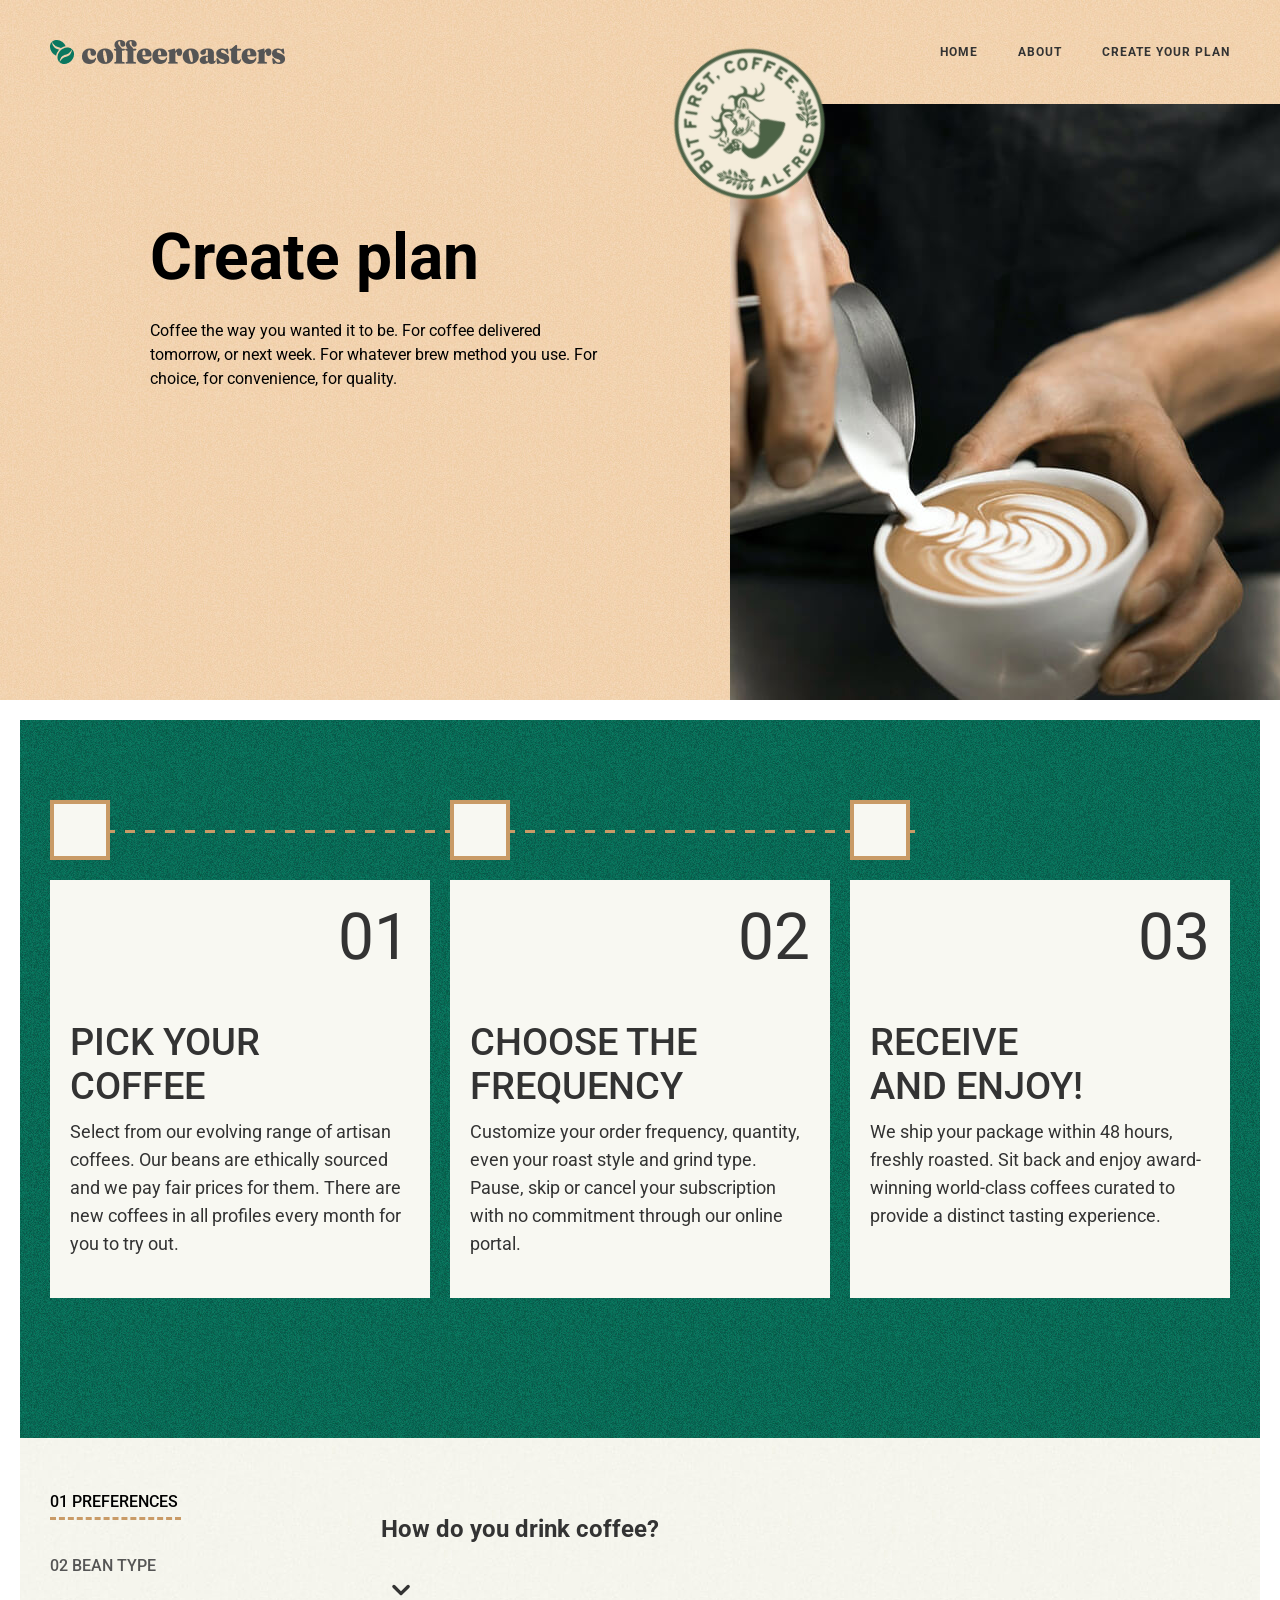
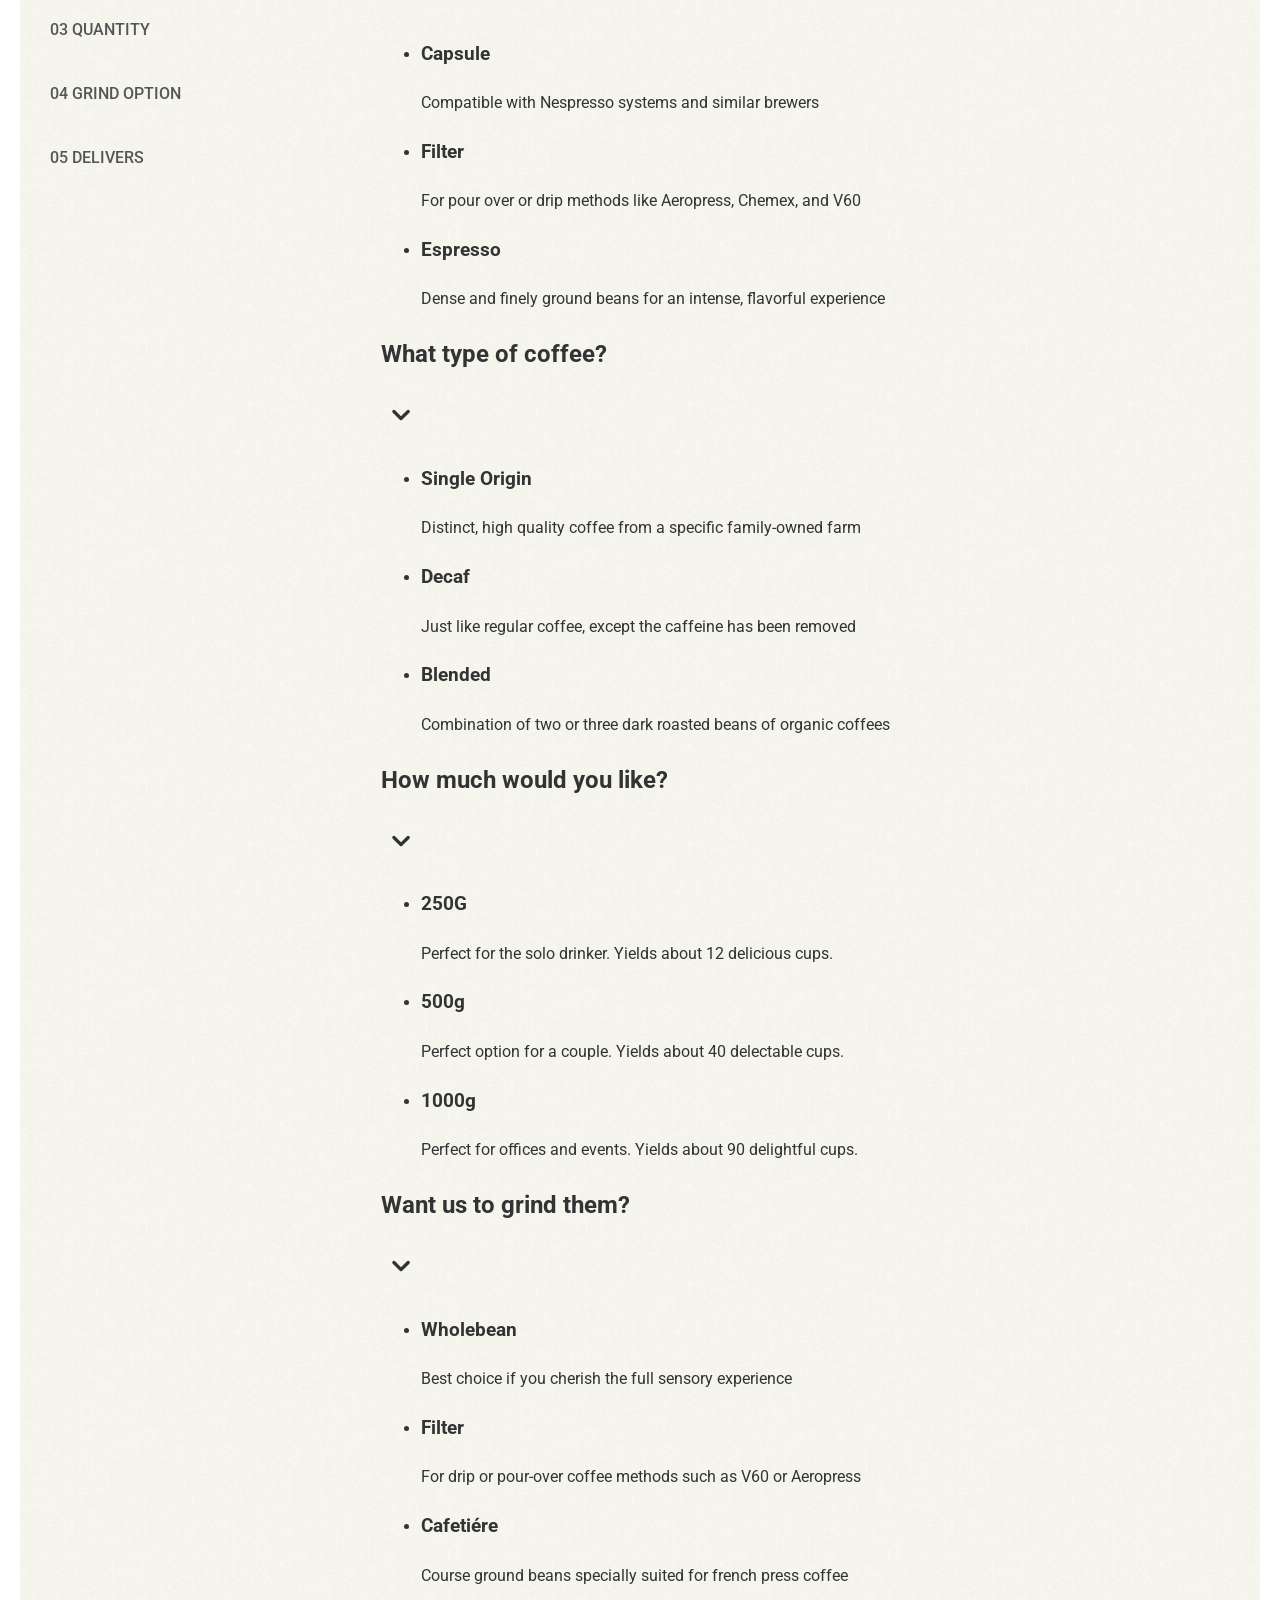
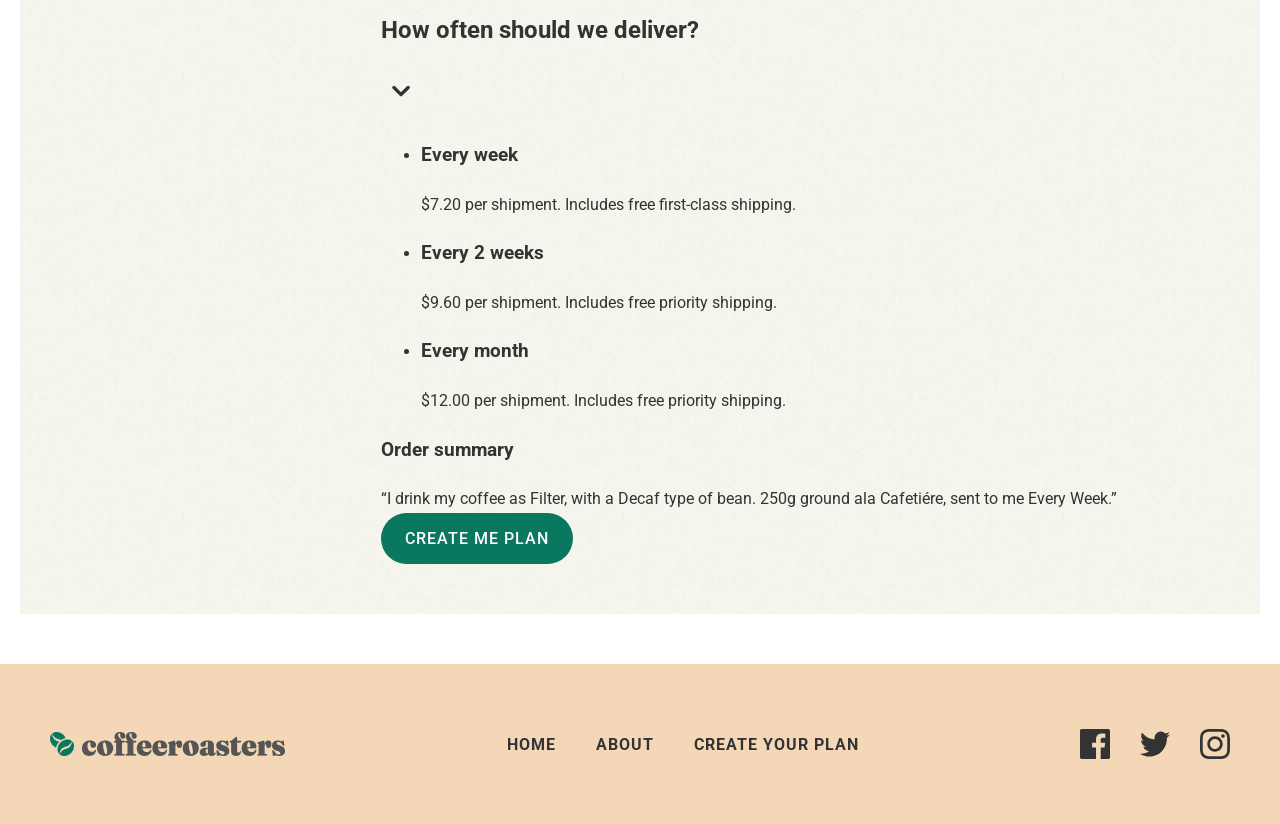
==== commit be61a64b: "Add styles for create plan sidebar" ====
--- a/create-plan.html
+++ b/create-plan.html
@@ -108,22 +108,22 @@
     <section class="coffee-builder">
       <div class="container">
         <div class="coffee-builder-container">
-
+          <!-- Coffee builder sidebar -->
           <div class="coffee-builder-sidebar">
             <ul class="coffe-builder-steps steps">
               <li class="steps-item steps-item--active">
                 <a class="steps-item-link" href="#">01 Preferences</a>
               </li>
-              <li class="steps-item steps-item--active">
+              <li class="steps-item">
                 <a class="steps-item-link" href="#">02 Bean type</a>
               </li>
-              <li class="steps-item steps-item--active">
+              <li class="steps-item">
                 <a class="steps-item-link" href="#">03 Quantity</a>
               </li>
-              <li class="steps-item steps-item--active">
+              <li class="steps-item">
                 <a class="steps-item-link" href="#">04 Grind option</a>
               </li>
-              <li class="steps-item steps-item--active">
+              <li class="steps-item">
                 <a class="steps-item-link" href="#">05 Delivers</a>
               </li>
             </ul>
@@ -261,19 +261,22 @@
                 </li>
               </ul>
             </div>
+
+            <!-- Coffee builder order -->
+            <div class="coffee-builder-order">
+              <div class="coffee-builder-order-inner">
+                <h3>Order summary</h3>
+                <div class="coffee-builder-order-summary">
+                  “I drink my coffee as Filter, with a Decaf type of bean. 250g ground ala Cafetiére, sent to me Every
+                  Week.”
+                </div>
+                <a href="#" class="button button-green">Create me plan</a>
+              </div>
+
+            </div>
           </div>
 
-          <div class="coffee-builder-order">
-            <div class="coffee-builder-order-inner">
-              <h3>Order summary</h3>
-              <div class="coffee-builder-order-summary">
-                “I drink my coffee as Filter, with a Decaf type of bean. 250g ground ala Cafetiére, sent to me Every
-                Week.”
-              </div>
-              <a href="#" class="button button-green">Create me plan</a>
-            </div>
-
-          </div>
+
         </div>
       </div>
     </section>
--- a/css/styles.css
+++ b/css/styles.css
@@ -732,18 +732,44 @@
 .coffee-builder-container {
 	background-color: var(--light-bg);
 	background-image: url("../images/create-plan/create-plan-bg.jpg");
+	padding: 50px 143px 50px 30px;
+	display: flex;
+	justify-content: space-between;
 }
 .coffee-builder-sidebar {
 }
 .coffe-builder-steps {
 }
 .steps {
+	list-style: none;
+	margin: 0;
+	padding: 0;
 }
 .steps-item {
+	font-weight: 500;
+	text-transform: uppercase;
+	padding-bottom: 1px;
+	border-bottom: 3px dashed transparent;
+}
+
+.steps-item:not(:last-child) {
+	margin-bottom: 32px;
 }
 .steps-item--active {
-}
+	border-color: var(--accent-color-light-brown);
+}
+.steps-item--active .steps-item-link {
+	color: #000;
+}
+
 .steps-item-link {
+	line-height: normal;
+	color: #555;
+	text-decoration: none;
+}
+.steps-item-link:hover  {
+	color: #000;
+
 }
 .coffee-builder-content {
 }
@@ -798,6 +824,6 @@
 	}
 
 	.coffee-builder-container {
-	background-image: url("../images/create-plan/create-plan-bg@2x.jpg");
-}
-}
+		background-image: url("../images/create-plan/create-plan-bg@2x.jpg");
+	}
+}
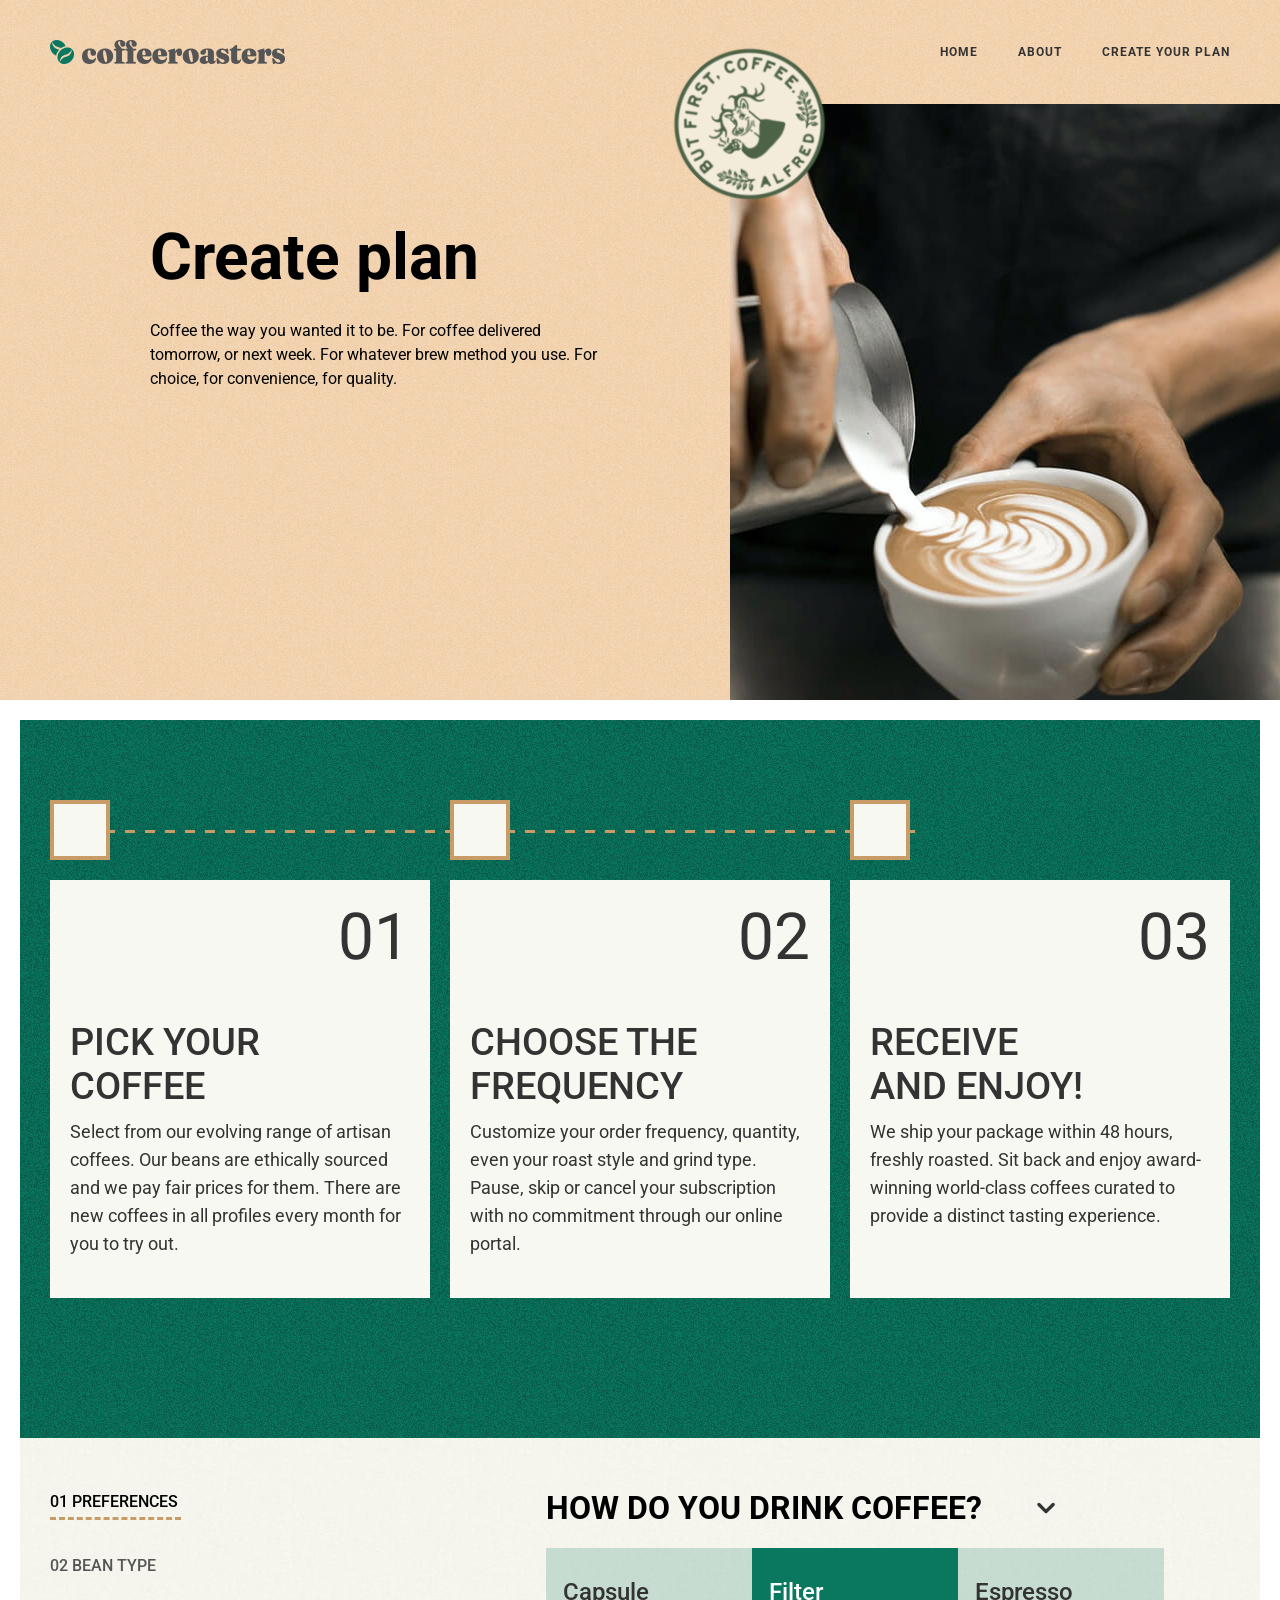
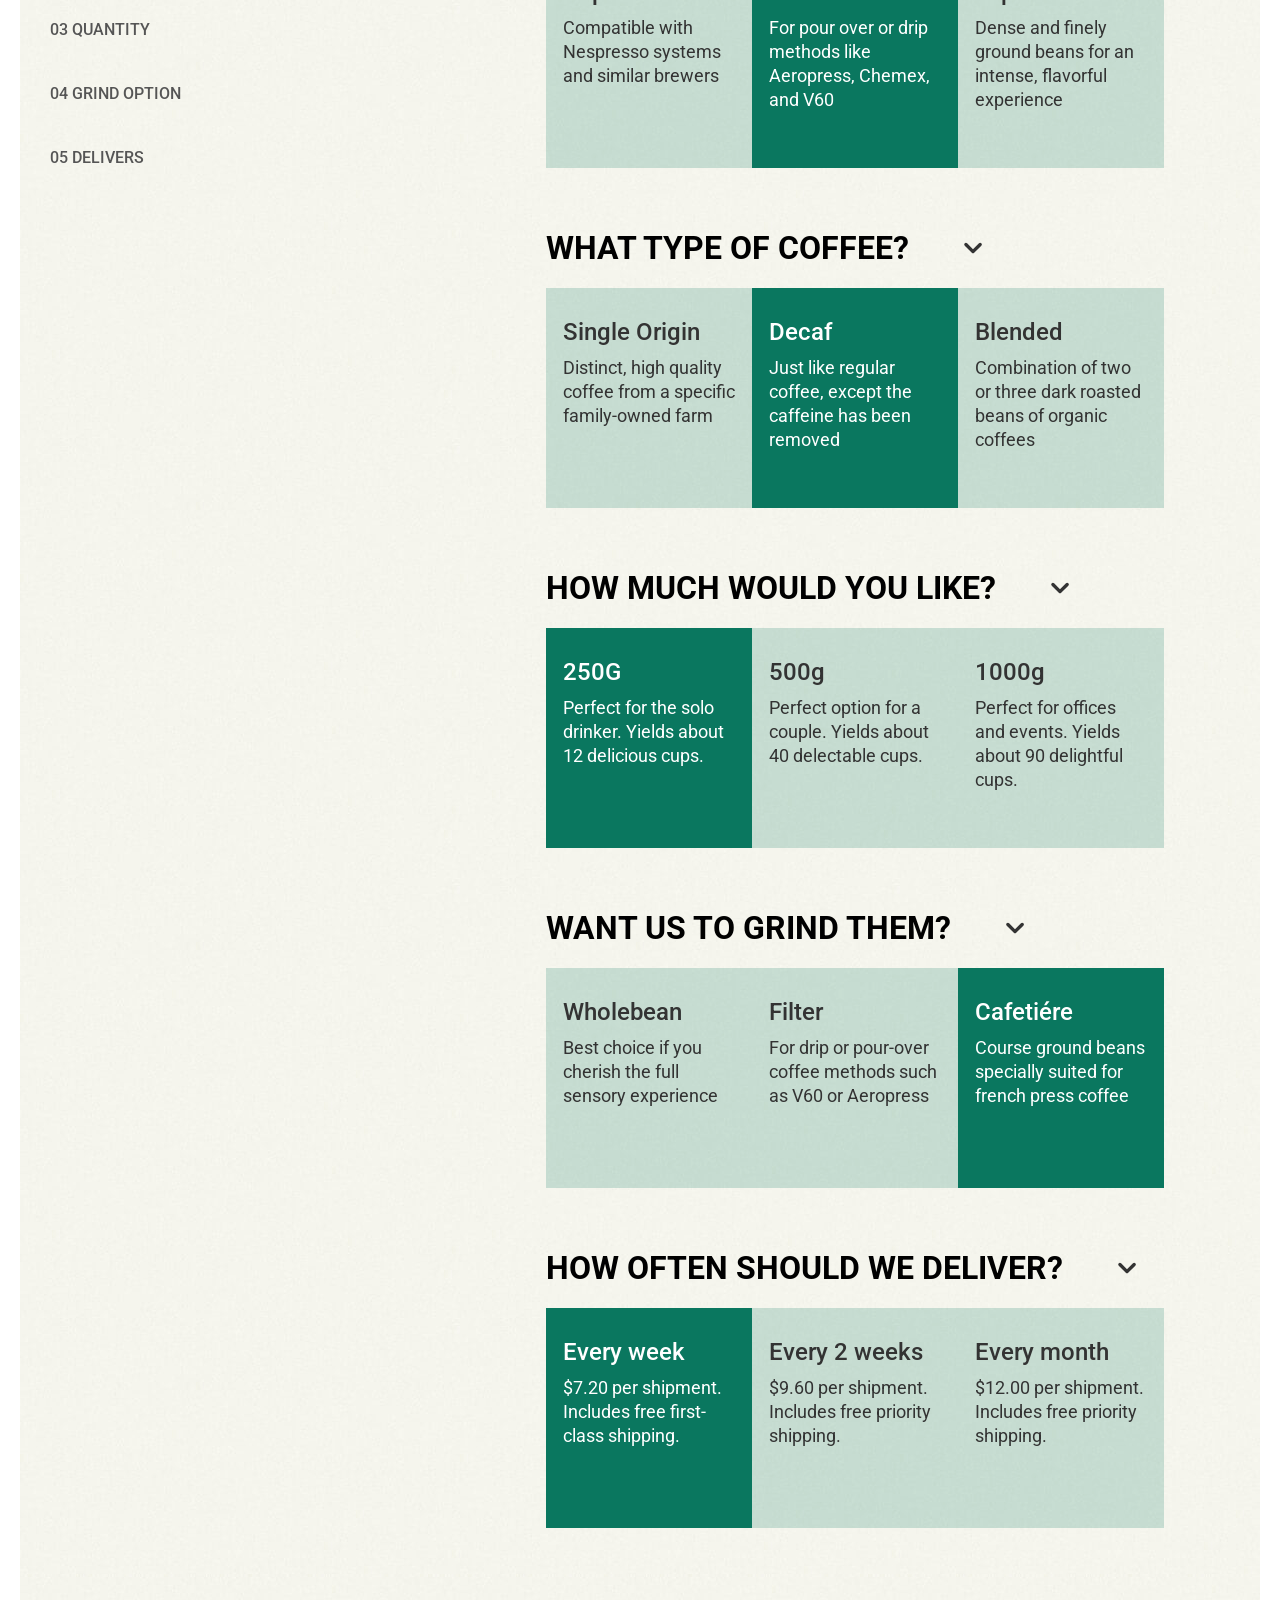
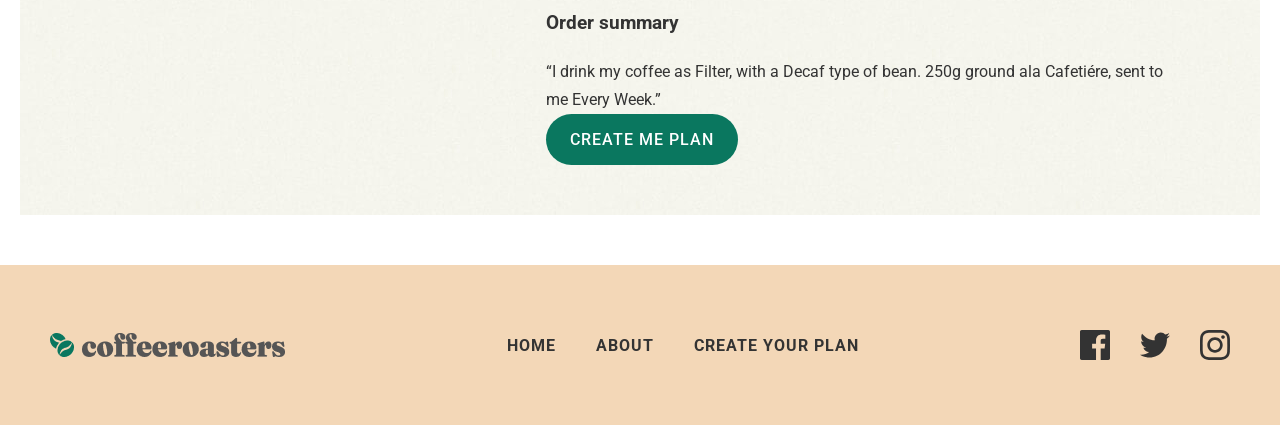
==== commit f2b6a418: "Add styles to coffee-builder section" ====
--- a/create-plan.html
+++ b/create-plan.html
@@ -141,12 +141,12 @@
                   width="40" height="40">
               </div>
               <ul class="coffe-builder-step-list">
-                <li class="coffee-builder-step-item">
+                <li class="coffee-builder-step-item ">
                   <h3>Capsule</h3>
                   <p>Compatible with Nespresso systems and similar brewers</p>
                 </li>
 
-                <li class="coffee-builder-step-item">
+                <li class="coffee-builder-step-item coffee-builder-step-item--active">
                   <h3>Filter</h3>
                   <p>For pour over or drip methods like Aeropress, Chemex, and V60</p>
                 </li>
@@ -172,7 +172,7 @@
                   <p>Distinct, high quality coffee from a specific family-owned farm</p>
                 </li>
 
-                <li class="coffee-builder-step-item">
+                <li class="coffee-builder-step-item coffee-builder-step-item--active">
                   <h3>Decaf</h3>
                   <p>Just like regular coffee, except the caffeine has been removed</p>
                 </li>
@@ -193,7 +193,7 @@
                   width="40" height="40">
               </div>
               <ul class="coffe-builder-step-list">
-                <li class="coffee-builder-step-item">
+                <li class="coffee-builder-step-item coffee-builder-step-item--active">
                   <h3>250G</h3>
                   <p>Perfect for the solo drinker. Yields about 12 delicious cups.</p>
                 </li>
@@ -229,7 +229,7 @@
                   <p>For drip or pour-over coffee methods such as V60 or Aeropress</p>
                 </li>
 
-                <li class="coffee-builder-step-item">
+                <li class="coffee-builder-step-item coffee-builder-step-item--active">
                   <h3>Cafetiére</h3>
                   <p>Course ground beans specially suited for french press coffee</p>
                 </li>
@@ -245,7 +245,7 @@
                   width="40" height="40">
               </div>
               <ul class="coffe-builder-step-list">
-                <li class="coffee-builder-step-item">
+                <li class="coffee-builder-step-item coffee-builder-step-item--active">
                   <h3>Every week</h3>
                   <p>$7.20 per shipment. Includes free first-class shipping.</p>
                 </li>
--- a/css/styles.css
+++ b/css/styles.css
@@ -734,9 +734,11 @@
 	background-image: url("../images/create-plan/create-plan-bg.jpg");
 	padding: 50px 143px 50px 30px;
 	display: flex;
+	gap: 365px;
 	justify-content: space-between;
 }
 .coffee-builder-sidebar {
+	flex-shrink: 0;
 }
 .coffe-builder-steps {
 }
@@ -767,23 +769,68 @@
 	color: #555;
 	text-decoration: none;
 }
-.steps-item-link:hover  {
+.steps-item-link:hover {
 	color: #000;
-
 }
 .coffee-builder-content {
+	width: 661px;
+	display: flex;
+	flex-direction: column;
 }
 .coffee-builder-step {
+	width: 100%;
+	margin-bottom: 60px;
 }
 .coffee-builder-step-title-wrapper {
+	display: flex;
+	/* justify-content: space-between; */
+	align-items: center;
+	gap: 44px;
+	margin-bottom: 20px;
 }
 .coffee-builder-step-title {
+	text-transform: uppercase;
+	color: #000;
+	font-size: 32px;
+	line-height: normal;
+	margin: 0;
+	letter-spacing: 0;
+	max-width: 563px;
 }
 .coffe-builder-step-title-wrapper-img {
+	height: 40px;
+	width: 40px;
 }
 .coffe-builder-step-list {
+	list-style: none;
+	margin: 0;
+	padding: 0;
+	display: flex;
+	justify-content: space-between;
 }
 .coffee-builder-step-item {
+	width: 206px;
+	height: 220px;
+	padding: 30px 17px;
+	background-color: rgba(10, 119, 95, 0.2);
+}
+.coffee-builder-step-item--active {
+	background-color: var(--accent-color);
+	color: #fff;
+}
+
+.coffee-builder-step-item h3 {
+	font-weight: 500;
+	font-size: 24px;
+	line-height: normal;
+	margin-top: 0;
+	margin-bottom: 10px;
+}
+
+.coffee-builder-step-item p {
+	font-size: 18px;
+	line-height: 24px;
+	margin: 0;
 }
 .coffee-builder-order {
 }
